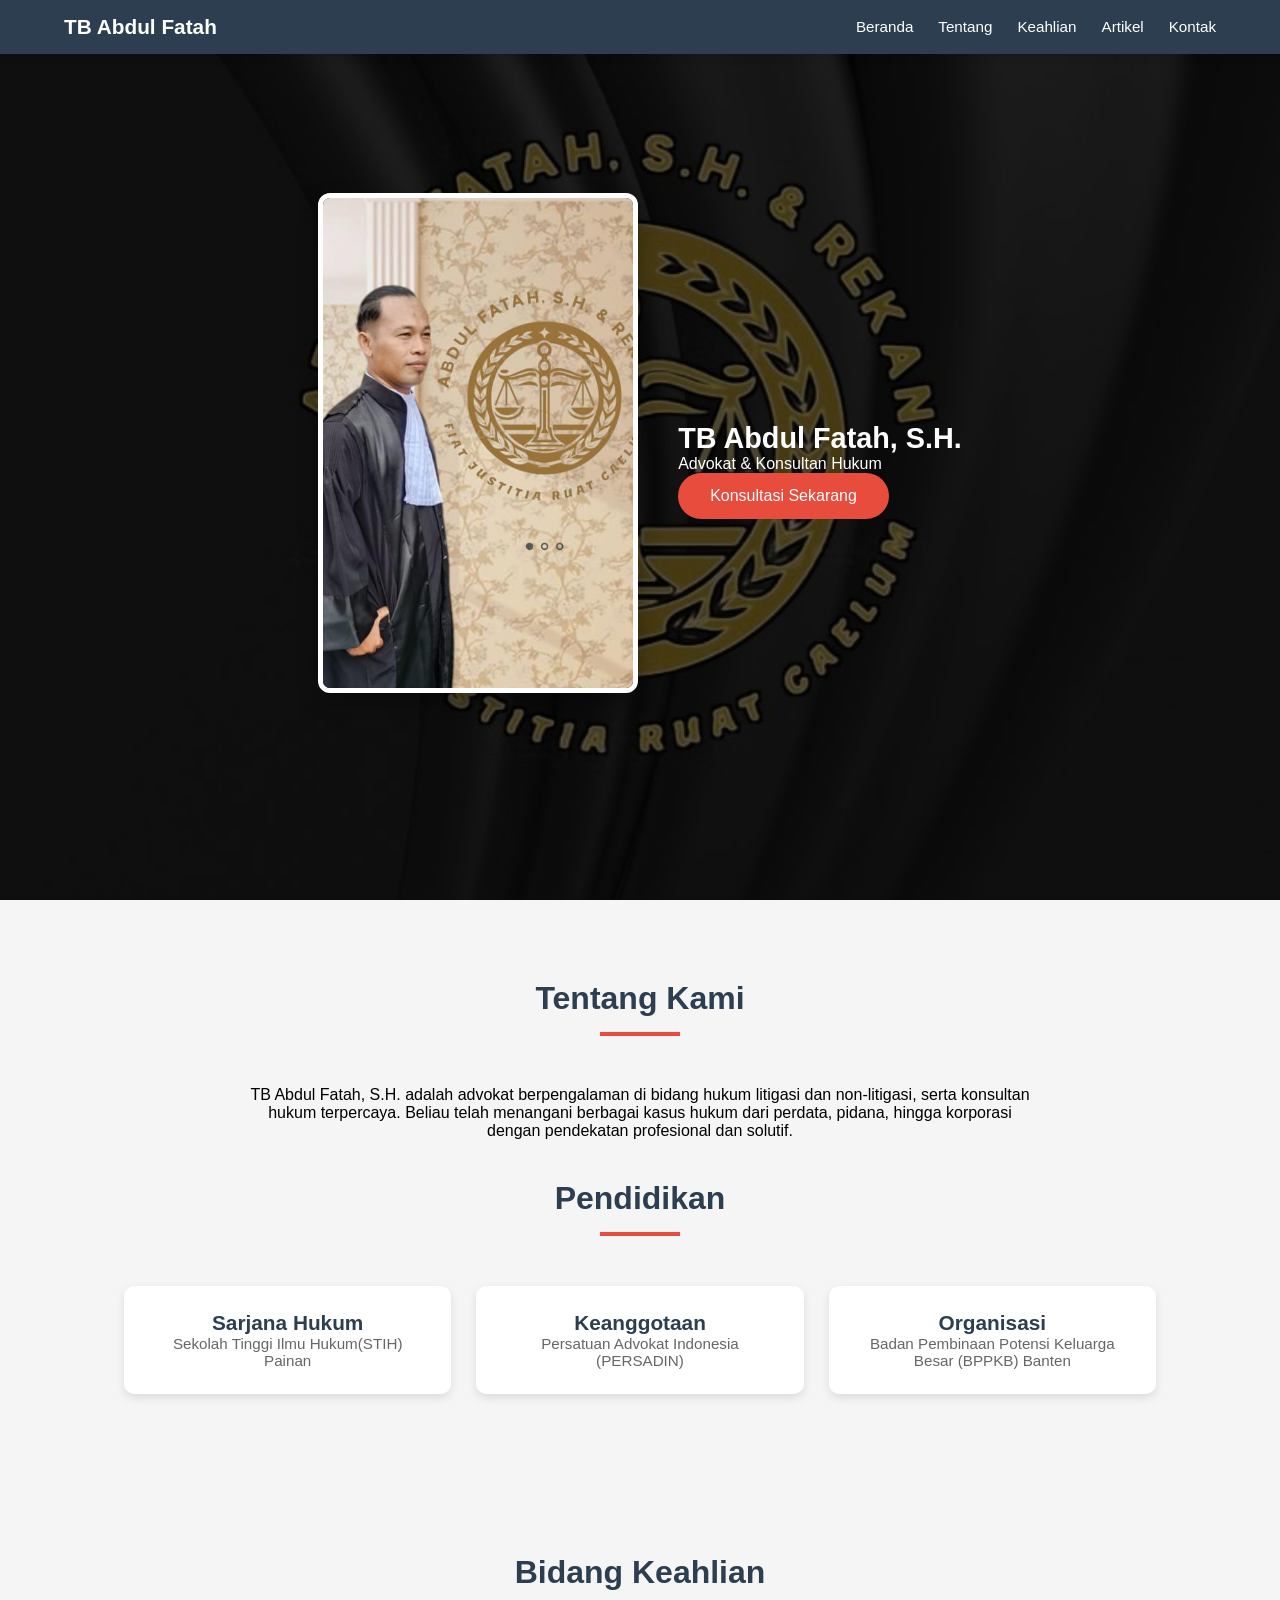
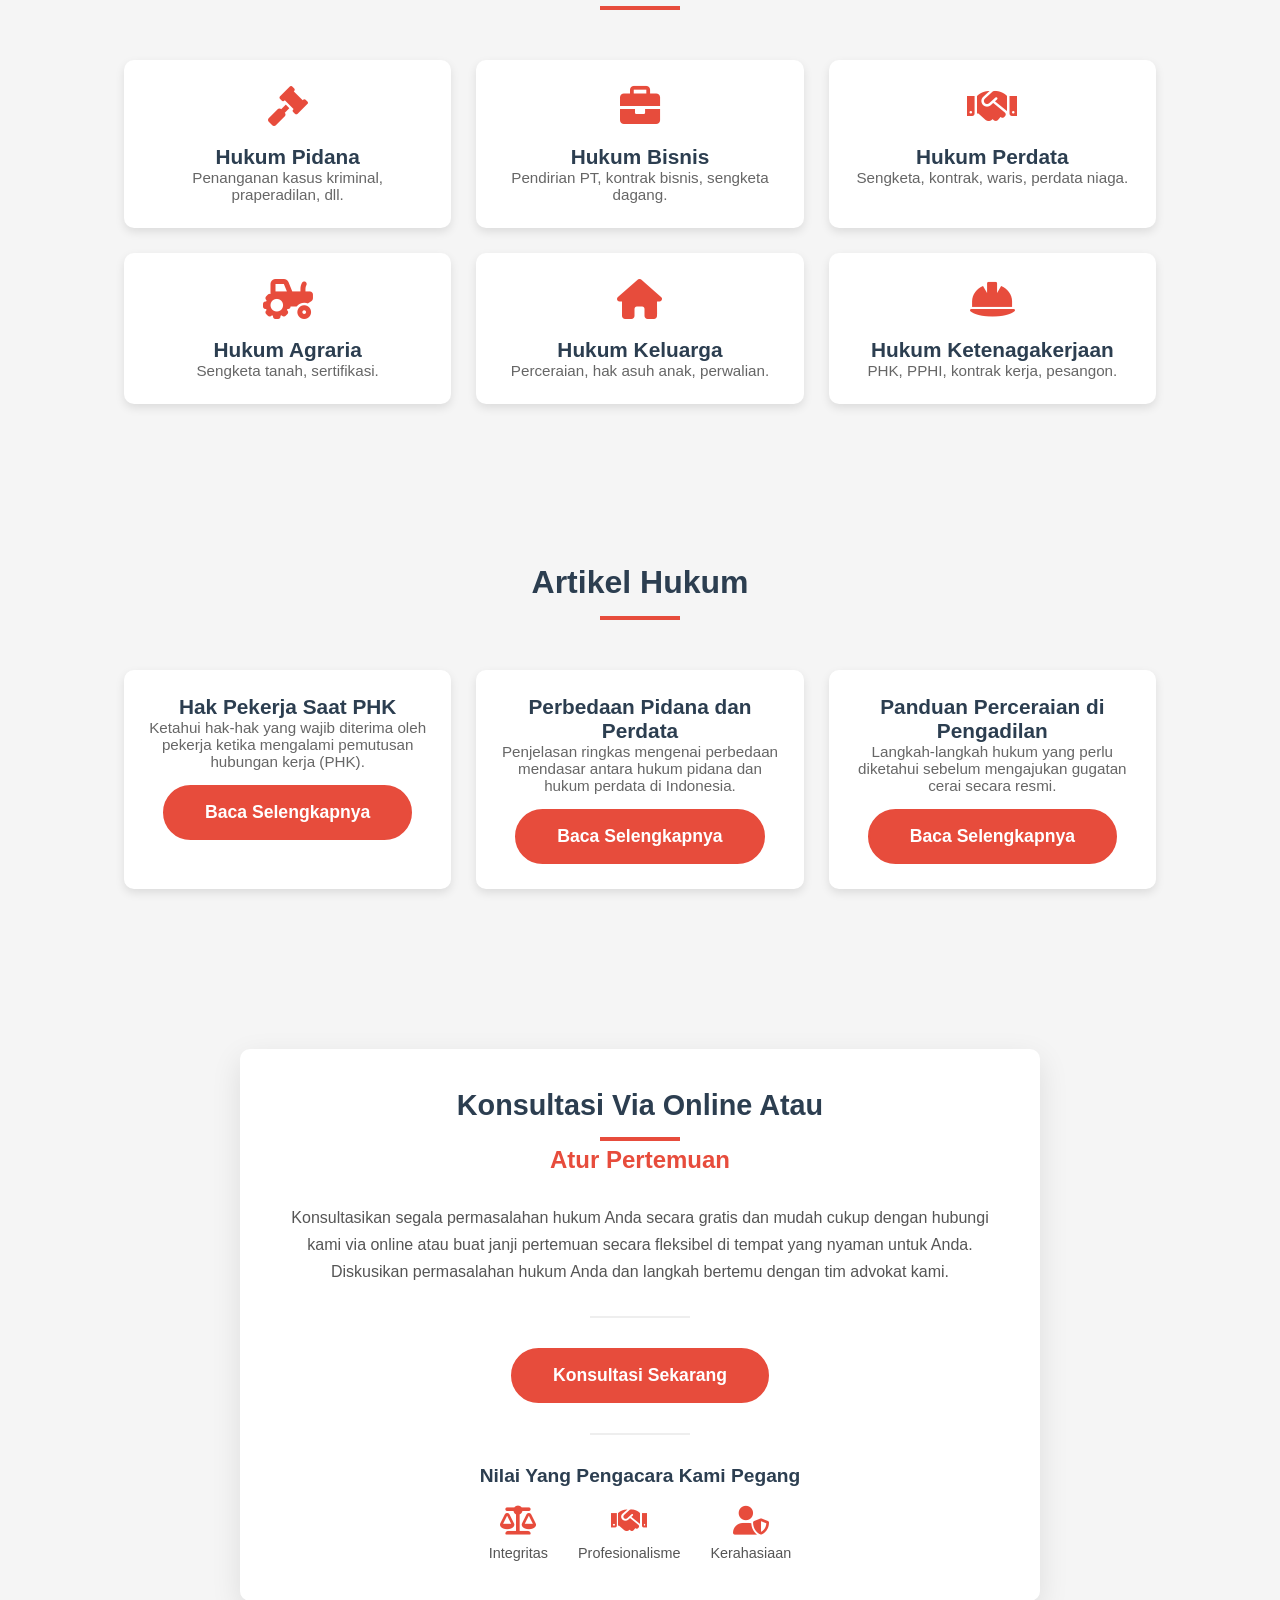
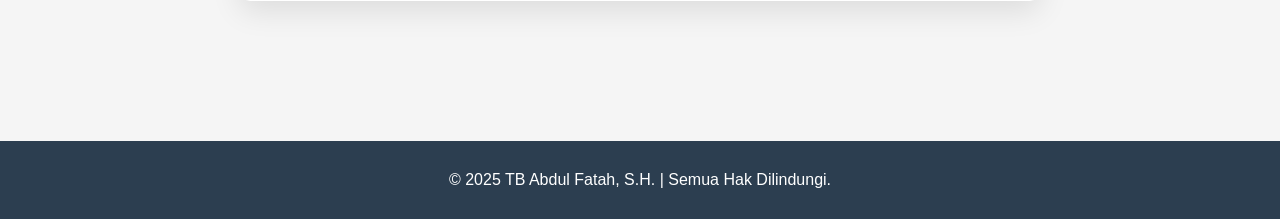
==== index.html @ 7efb1d6c "Initial commit - setup project" ====
<!DOCTYPE html>
<html lang="id">
<head>
  <meta charset="UTF-8" />
  <meta name="viewport" content="width=device-width, initial-scale=1.0, maximum-scale=1.0, user-scalable=no"/>
  <title>TB Abdul Fatah, S.H. | Advokat</title>
  <link href="https://fonts.googleapis.com/css2?family=Poppins:wght@300;400;600&display=swap" rel="stylesheet"/>
  <link href="https://unpkg.com/aos@2.3.1/dist/aos.css" rel="stylesheet"/>
  <link rel="stylesheet" href="https://cdnjs.cloudflare.com/ajax/libs/font-awesome/6.0.0-beta3/css/all.min.css"/>
  <link rel="stylesheet" href="css/style.css"/>
</head>
<body>
  <a href="#main-content" class="skip-link">Skip to Content</a>

  <nav>
    <div class="logo">TB Abdul Fatah</div>
    <div class="menu-toggle" id="mobile-menu">
      <i class="fas fa-bars"></i>
    </div>
    <ul id="nav-menu">
      <li><a href="#home">Beranda</a></li>
      <li><a href="#about">Tentang</a></li>
      <li><a href="#services">Keahlian</a></li>
      <li><a href="#articles">Artikel</a></li>
      <li><a href="#contact">Kontak</a></li>
    </ul>
  </nav>

  <header id="home">
    <div class="hero-flex">
      <div class="profile-pic" data-aos="zoom-in">
        <img src="img/profil abdul.jpg" alt="Foto TB Abdul Fatah" />
      </div>
      <div class="hero-text">
        <h1 data-aos="fade-up">TB Abdul Fatah, S.H.</h1>
        <p data-aos="fade-up" data-aos-delay="200">Advokat & Konsultan Hukum</p>
        <a href="https://wa.me/6281316411240" class="cta" data-aos="fade-up" data-aos-delay="400">Konsultasi Sekarang</a>
      </div>
    </div>
  </header>

  <main id="main-content">
    <section id="about">
      <h2 data-aos="fade-right">Tentang Kami</h2>
      <p data-aos="fade-left" style="text-align:center; max-width: 800px; margin:0 auto 40px;">
        TB Abdul Fatah, S.H. adalah advokat berpengalaman di bidang hukum litigasi dan non-litigasi, serta konsultan hukum terpercaya. Beliau telah menangani berbagai kasus hukum dari perdata, pidana, hingga korporasi dengan pendekatan profesional dan solutif.
      </p>
      <h2 data-aos="fade-up">Pendidikan</h2>
      <div class="cards">
        <div class="card" data-aos="zoom-in-up"><h3>Sarjana Hukum</h3><p>Sekolah Tinggi Ilmu Hukum(STIH) Painan</p></div>
        <div class="card" data-aos="zoom-in-up" data-aos-delay="100"><h3>Keanggotaan</h3><p>Persatuan Advokat Indonesia (PERSADIN)</p></div>
        <div class="card" data-aos="zoom-in-up" data-aos-delay="100"><h3>Organisasi</h3><p>Badan Pembinaan Potensi Keluarga Besar (BPPKB) Banten</p></div>
      </div>
    </section>

    <section id="services">
      <h2>Bidang Keahlian</h2>
      <div class="cards">
        <div class="card"><div class="card-icon"><i class="fas fa-gavel"></i></div><h3>Hukum Pidana</h3><p>Penanganan kasus kriminal, praperadilan, dll.</p></div>
        <div class="card"><div class="card-icon"><i class="fas fa-briefcase"></i></div><h3>Hukum Bisnis</h3><p>Pendirian PT, kontrak bisnis, sengketa dagang.</p></div>
        <div class="card"><div class="card-icon"><i class="fas fa-handshake"></i></div><h3>Hukum Perdata</h3><p>Sengketa, kontrak, waris, perdata niaga.</p></div>
        <div class="card"><div class="card-icon"><i class="fas fa-tractor"></i></div><h3>Hukum Agraria</h3><p>Sengketa tanah, sertifikasi.</p></div>
        <div class="card"><div class="card-icon"><i class="fas fa-home"></i></div><h3>Hukum Keluarga</h3><p>Perceraian, hak asuh anak, perwalian.</p></div>
        <div class="card"><div class="card-icon"><i class="fas fa-hard-hat"></i></div><h3>Hukum Ketenagakerjaan</h3><p>PHK, PPHI, kontrak kerja, pesangon.</p></div>
      </div>
    </section>

    <section id="articles">
      <h2>Artikel Hukum</h2>
      <div class="cards">
        <div class="card" data-aos="fade-up">
          <h3>Hak Pekerja Saat PHK</h3>
          <p>Ketahui hak-hak yang wajib diterima oleh pekerja ketika mengalami pemutusan hubungan kerja (PHK).</p>
          <a href="artikel-phk.html" class="cta-button">Baca Selengkapnya</a>
        </div>
        <div class="card" data-aos="fade-up" data-aos-delay="100">
          <h3>Perbedaan Pidana dan Perdata</h3>
          <p>Penjelasan ringkas mengenai perbedaan mendasar antara hukum pidana dan hukum perdata di Indonesia.</p>
          <a href="artikel-pidana.html" class="cta-button">Baca Selengkapnya</a>
        </div>
        <div class="card" data-aos="fade-up" data-aos-delay="200">
          <h3>Panduan Perceraian di Pengadilan</h3>
          <p>Langkah-langkah hukum yang perlu diketahui sebelum mengajukan gugatan cerai secara resmi.</p>
          <a href="artikel-perceraian.html" class="cta-button">Baca Selengkapnya</a>
        </div>
      </div>
    </section>

    <section id="contact">
      <div class="cta-container" data-aos="fade-up">
        <h2>Konsultasi Via Online Atau</h2>
        <h3>Atur Pertemuan</h3>
        <div class="cta-content">
          <p>Konsultasikan segala permasalahan hukum Anda secara gratis dan mudah cukup dengan hubungi kami via online atau buat janji pertemuan secara fleksibel di tempat yang nyaman untuk Anda. Diskusikan permasalahan hukum Anda dan langkah bertemu dengan tim advokat kami.</p>
          <div class="cta-divider"></div>
          <a href="https://wa.me/6281316411240" class="cta-button">Konsultasi Sekarang</a>
          <div class="cta-divider"></div>
          <div class="values">
            <h4>Nilai Yang Pengacara Kami Pegang</h4>
            <div class="value-items">
              <div class="value-item"><i class="fas fa-balance-scale"></i><span>Integritas</span></div>
              <div class="value-item"><i class="fas fa-handshake"></i><span>Profesionalisme</span></div>
              <div class="value-item"><i class="fas fa-user-shield"></i><span>Kerahasiaan</span></div>
            </div>
          </div>
        </div>
      </div>
    </section>
  </main>

  <footer>
    <p>&copy; 2025 TB Abdul Fatah, S.H. | Semua Hak Dilindungi.</p>
  </footer>

  <!-- Scripts -->
  <script src="https://unpkg.com/aos@2.3.1/dist/aos.js"></script>
  <script src="script/script.js"></script>
</body>
</html>
---- css/style.css ----
:root {
      --primary-color: #2c3e50;
      --secondary-color: #e74c3c;
      --text-color: #333;
      --light-color: #f4f6f8;
      --white: #ffffff;
      --shadow: 0 4px 10px rgba(0,0,0,0.1);
    }
    
    * {
      box-sizing: border-box;
      scroll-behavior: smooth;
      margin: 0;
      padding: 0;
    }
    
    body {
      font-family: Arial, sans-serif;
      margin: 0;
      padding: 0;
      background-color: #f5f5f5;
    }
    
    /* Navigation */
    nav {
      position: fixed;
      top: 0;
      width: 100%;
      background: var(--primary-color);
      color: var(--white);
      display: flex;
      justify-content: space-between;
      align-items: center;
      padding: 15px 5%;
      z-index: 1000;
      box-shadow: 0 2px 10px rgba(0,0,0,0.1);
    }
    
    nav .logo {
      font-weight: bold;
      font-size: 1.3rem;
      white-space: nowrap;
    }
    
    nav ul {
      display: flex;
      gap: 25px;
      list-style: none;
    }
    
    nav a {
      color: var(--white);
      text-decoration: none;
      font-weight: 500;
      transition: color 0.3s;
      font-size: 0.95rem;
    }
    
    nav a:hover {
      color: var(--secondary-color);
    }
    
    .menu-toggle {
      display: none;
      cursor: pointer;
      font-size: 1.5rem;
    }
    
    /* Header/Hero Section */
    header {
      background: url('../img/bgrnd.jpg') center/cover no-repeat;
      color: var(--white);
      min-height: 100vh;
      display: flex;
      flex-direction: column;
      justify-content: center;
      align-items: center;
      text-align: center;
      position: relative;
      padding: 100px 5% 60px;
    }
    
     header::after {
      content: '';
      position: absolute;
      top: 0; left: 0; right: 0; bottom: 0;
      background: rgba(0,0,0,0.6);
      z-index: 0;
    }
    
    header * {
      z-index: 1;
      position: relative;
    }
    .hero-flex {
  display: flex;
  flex-direction: row;
  justify-content: center;
  align-items: center;
  gap: 40px;
  max-width: 1100px;
  margin: 0 auto;
  flex-wrap: wrap;
  text-align: left;
}    
    .hero-content {
      z-index: 1;
      max-width: 900px;
      margin: 0 auto;
    }
    
    .profile-pic {
      margin-bottom: 30px;
    }
    
   .profile-pic img {
  width: 400px;
  height: 500px;
  object-fit: cover;
  border-radius: 12px;
  border: 5px solid var(--white);
  box-shadow: 0 8px 20px rgba(0, 0, 0, 0.3);
}


@media (max-width: 768px) {
  .profile-pic img {
    width: 60vw;
    height: auto;
    max-height: 500px;
  }
}


  .profile-pic img {
    width: 80vw; /* Mengisi 80% dari lebar layar */
    max-width: 320px; /* Maksimum tetap 320px */
    margin-bottom: 20px;
  }

  .hero-text h1 {
    font-size: 1.8rem;
  }

  .hero-text p {
    font-size: 1rem;
  }
}

    
   .hero h1 {
      font-size: 2.8rem; /* Diperbesar dari 2.5rem */
      margin-bottom: 15px;
      line-height: 1.2;
    }
    
    .hero p {
      font-size: 1.2rem;
      margin-bottom: 30px;
      max-width: 700px;
      padding: 0 15px;
    }
    .hero-subtitle {
      font-size: 1.4rem; /* Diperbesar dari 1.2rem */
      margin-bottom: 30px;
      font-weight: 400;
    }
    
    .hero-actions {
      display: flex;
      gap: 20px;
      justify-content: center;
      flex-wrap: wrap;
    }
    
    .cta {
      background: var(--secondary-color);
      color: var(--white);
      padding: 12px 30px;
      border-radius: 30px;
      text-decoration: none;
      display: inline-block;
      font-weight: 500;
      transition: all 0.3s;
      border: 2px solid var(--secondary-color);
    }
    
    .cta:hover {
      background: transparent;
      color: var(--white);
    }
    
    /* Sections */
    section {
      padding: 80px 5%;
      max-width: 1200px;
      margin: 0 auto;
    }
    
    section h2 {
      text-align: center;
      margin-bottom: 50px;
      color: var(--primary-color);
      font-size: 2rem;
      position: relative;
    }
    
    section h2::after {
      content: '';
      display: block;
      width: 80px;
      height: 4px;
      background: var(--secondary-color);
      margin: 15px auto 0;
    }
    
    .cards {
    display: grid;
    grid-template-columns: repeat(auto-fit, minmax(280px, 1fr));
    gap: 25px;
    padding: 0 20px;
  }
    
    .card {
    background: white;
    border-radius: 10px;
    padding: 25px;
    box-shadow: 0 4px 10px rgba(0,0,0,0.1);
    transition: transform 0.3s;
    text-align: center;
  }
  
  .card:hover {
    transform: translateY(-5px);
    box-shadow: 0 8px 15px rgba(0,0,0,0.1);
  }
  
  .card-icon {
    font-size: 2.5rem;
    color: #e74c3c;
    margin-bottom: 15px;
  }
  
  .card h3 {
    margin-top: 0;
    color: #2c3e50;
    font-size: 1.3rem;
  }
  
  .card p {
    color: #666;
    font-size: 0.95rem;
  }
  @media (max-width: 768px) {
    .cards {
      grid-template-columns: 1fr;
    }
    
    .card-icon {
      font-size: 2rem;
    }
  }
    
    /* Contact Section */
    .contact-info {
      text-align: center;
      margin-top: 30px;
    }
    
    .contact-info p {
      margin-bottom: 15px;
      font-size: 1.1rem;
    }
    
    .contact-info a {
      color: var(--secondary-color);
      text-decoration: none;
      transition: color 0.3s;
    }
    
    .contact-info a:hover {
      color: var(--primary-color);
      text-decoration: underline;
    }
    
    .social-links {
      display: flex;
      justify-content: center;
      gap: 20px;
      margin-top: 30px;
    }
    
    .social-links a {
      color: var(--primary-color);
      font-size: 1.5rem;
      transition: color 0.3s;
    }
    
    .social-links a:hover {
      color: var(--secondary-color);
    }
    
    /* Footer */
    footer {
      background: var(--primary-color);
      color: var(--white);
      text-align: center;
      padding: 30px 5%;
      margin-top: 60px;
    }
    
    footer p {
      margin: 0;
    }
    
    /* Mobile Styles */
    @media (max-width: 768px) {
      nav {
        padding: 15px 5%;
        flex-wrap: wrap;
      }
      
      .menu-toggle {
        display: block;
        order: 1;
      }
      
      nav .logo {
        order: 0;
        width: calc(100% - 40px);
      }
      
      nav ul {
        display: none;
        width: 100%;
        flex-direction: column;
        gap: 0;
        margin-top: 15px;
      }
      
      nav ul.active {
        display: flex;
      }
      
      nav ul li {
        padding: 10px 0;
        border-top: 1px solid rgba(255,255,255,0.1);
      }
      
      .hero h1 {
        font-size: 2rem;
      }
      
      .hero p {
        font-size: 1rem;
      }
      
      .profile-pic img {
        width: 220px;
      
      }

      
      section {
        padding: 60px 5%;
      }
      
      section h2 {
        font-size: 1.8rem;
        margin-bottom: 40px;
      }
    }
    
    @media (max-width: 480px) {
      .hero h1 {
        font-size: 1.8rem;
      }
      
      .cta {
        padding: 10px 25px;
        font-size: 0.9rem;
      }
      
      .cards {
        grid-template-columns: 1fr;
      }
      
      .card {
        padding: 20px;
      }
    }
    
    /* Accessibility Improvements */
    a:focus, button:focus {
      outline: 2px solid var(--secondary-color);
      outline-offset: 3px;
    }
    
    .skip-link {
      position: absolute;
      top: -40px;
      left: 0;
      background: var(--primary-color);
      color: white;
      padding: 8px;
      z-index: 100;
      transition: top 0.3s;
    }
    
    .skip-link:focus {
      top: 0;
    }
    .cta-container {
    background: white;
    border-radius: 10px;
    padding: 40px;
    box-shadow: 0 10px 30px rgba(0,0,0,0.1);
    text-align: center;
    max-width: 800px;
    margin: 0 auto;
  }
  
  .cta-container h2 {
    color: #2c3e50;
    font-size: 1.8rem;
    margin-bottom: 5px;
  }
  
  .cta-container h3 {
    color: #e74c3c;
    font-size: 1.5rem;
    margin-bottom: 30px;
  }
  
  .cta-content p {
    color: #555;
    margin-bottom: 30px;
    line-height: 1.7;
  }
  
  .cta-divider {
    height: 2px;
    background: #eee;
    margin: 30px auto;
    width: 100px;
  }
  
  .cta-button {
    display: inline-block;
    background: #e74c3c;
    color: white;
    padding: 15px 40px;
    border-radius: 30px;
    text-decoration: none;
    font-weight: 600;
    font-size: 1.1rem;
    transition: all 0.3s;
    border: 2px solid #e74c3c;
  }
  
  .cta-button:hover {
    background: transparent;
    color: #e74c3c;
  }
  
  .values h4 {
    color: #2c3e50;
    margin-bottom: 20px;
    font-size: 1.2rem;
  }
  
  .value-items {
    display: flex;
    justify-content: center;
    gap: 30px;
    flex-wrap: wrap;
  }
  
  .value-item {
    display: flex;
    flex-direction: column;
    align-items: center;
    gap: 10px;
  }
  
  .value-item i {
    font-size: 1.8rem;
    color: #e74c3c;
  }
  
  .value-item span {
    color: #555;
    font-size: 0.9rem;
  }
  
  @media (max-width: 768px) {
    .cta-container {
      padding: 30px 20px;
    }
    
    .cta-container h2 {
      font-size: 1.5rem;
    }
    
    .cta-container h3 {
      font-size: 1.3rem;
    }
    
    .value-items {
      gap: 20px;
    }
  }
  #articles .card p {
  margin-bottom: 15px;
}
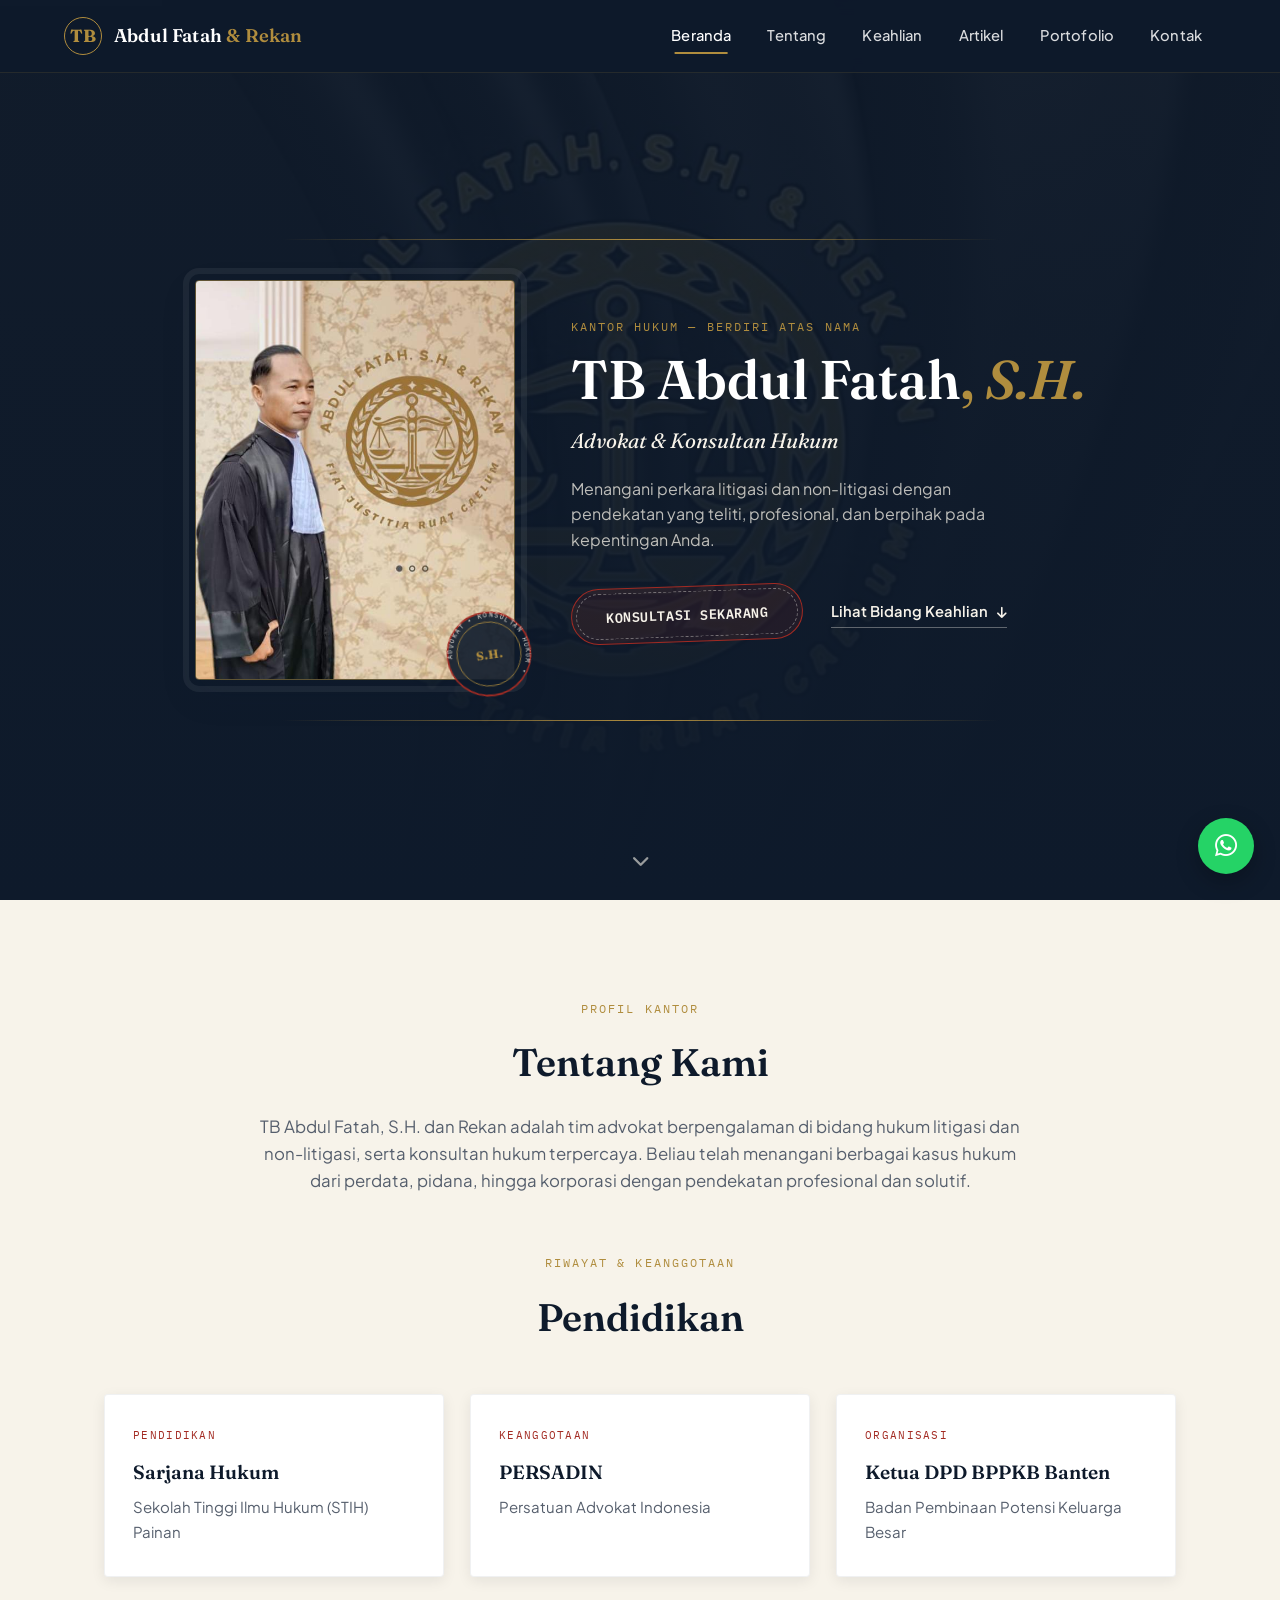
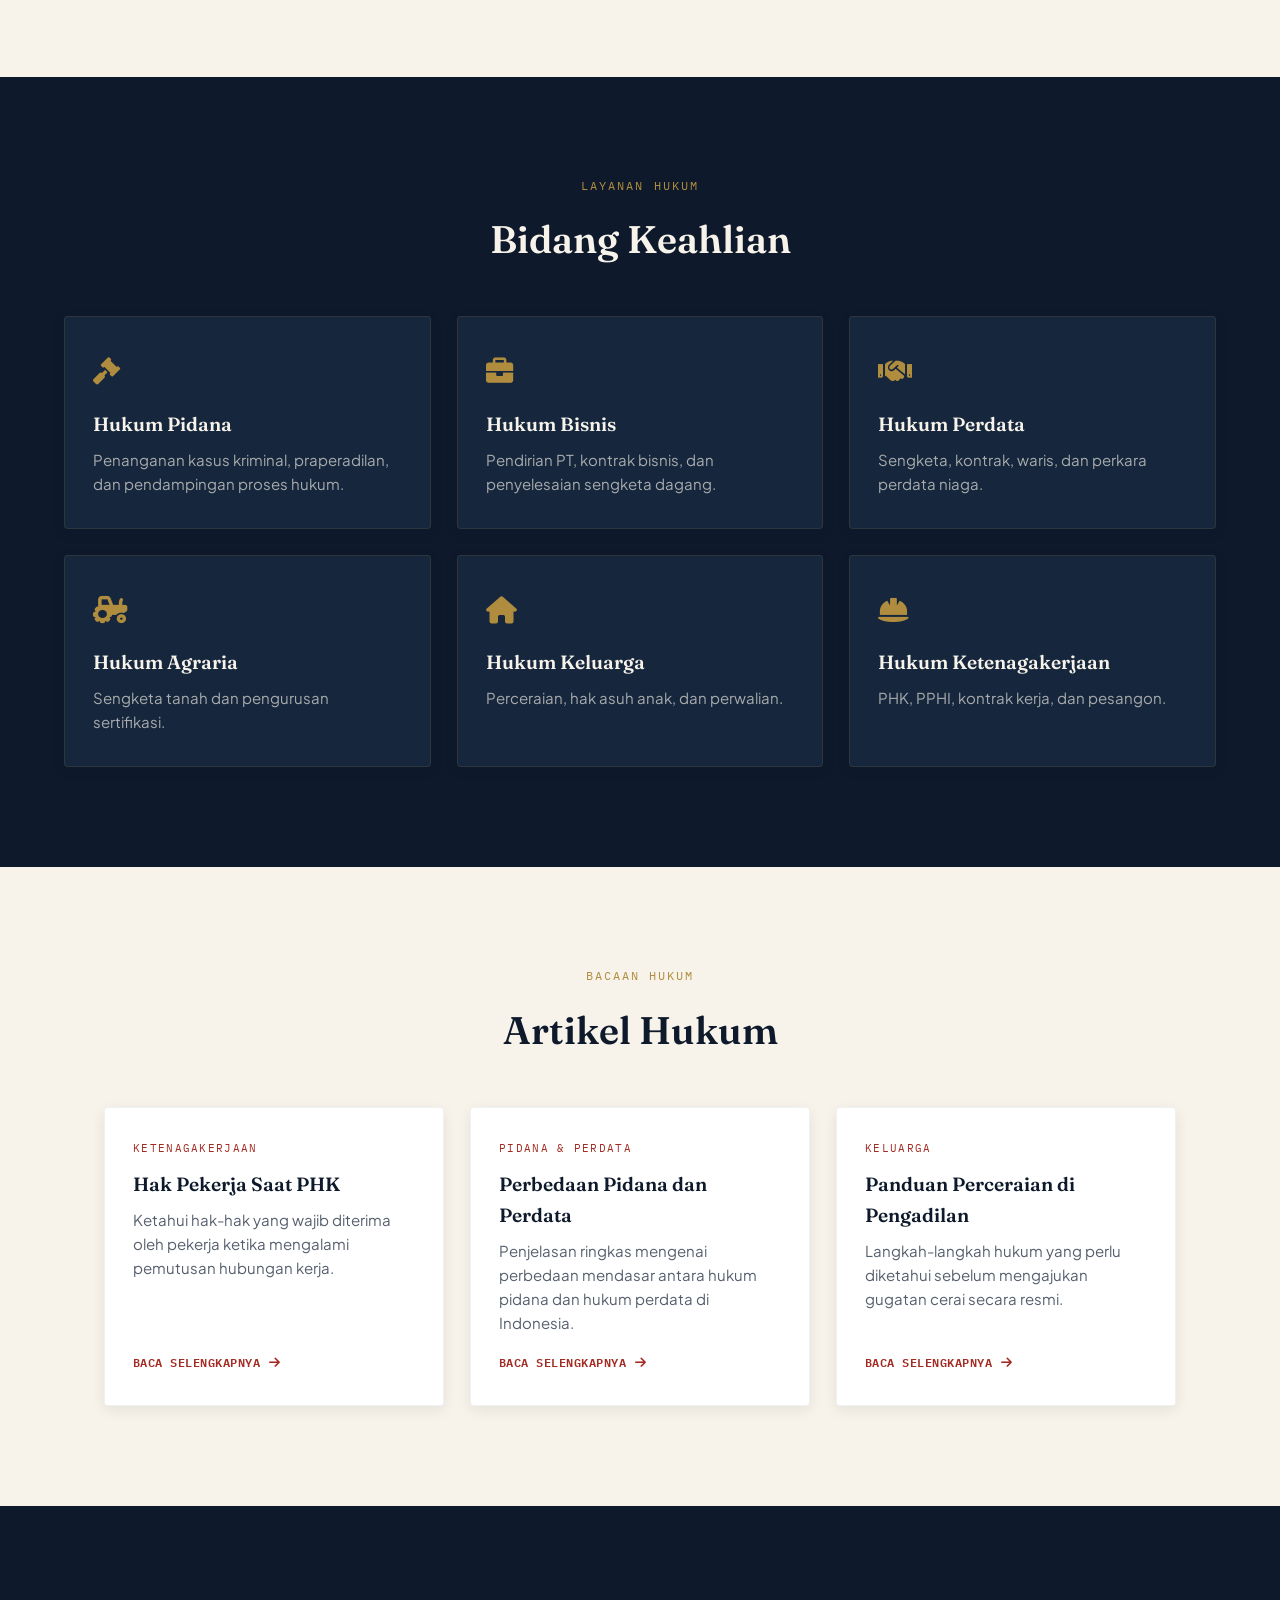
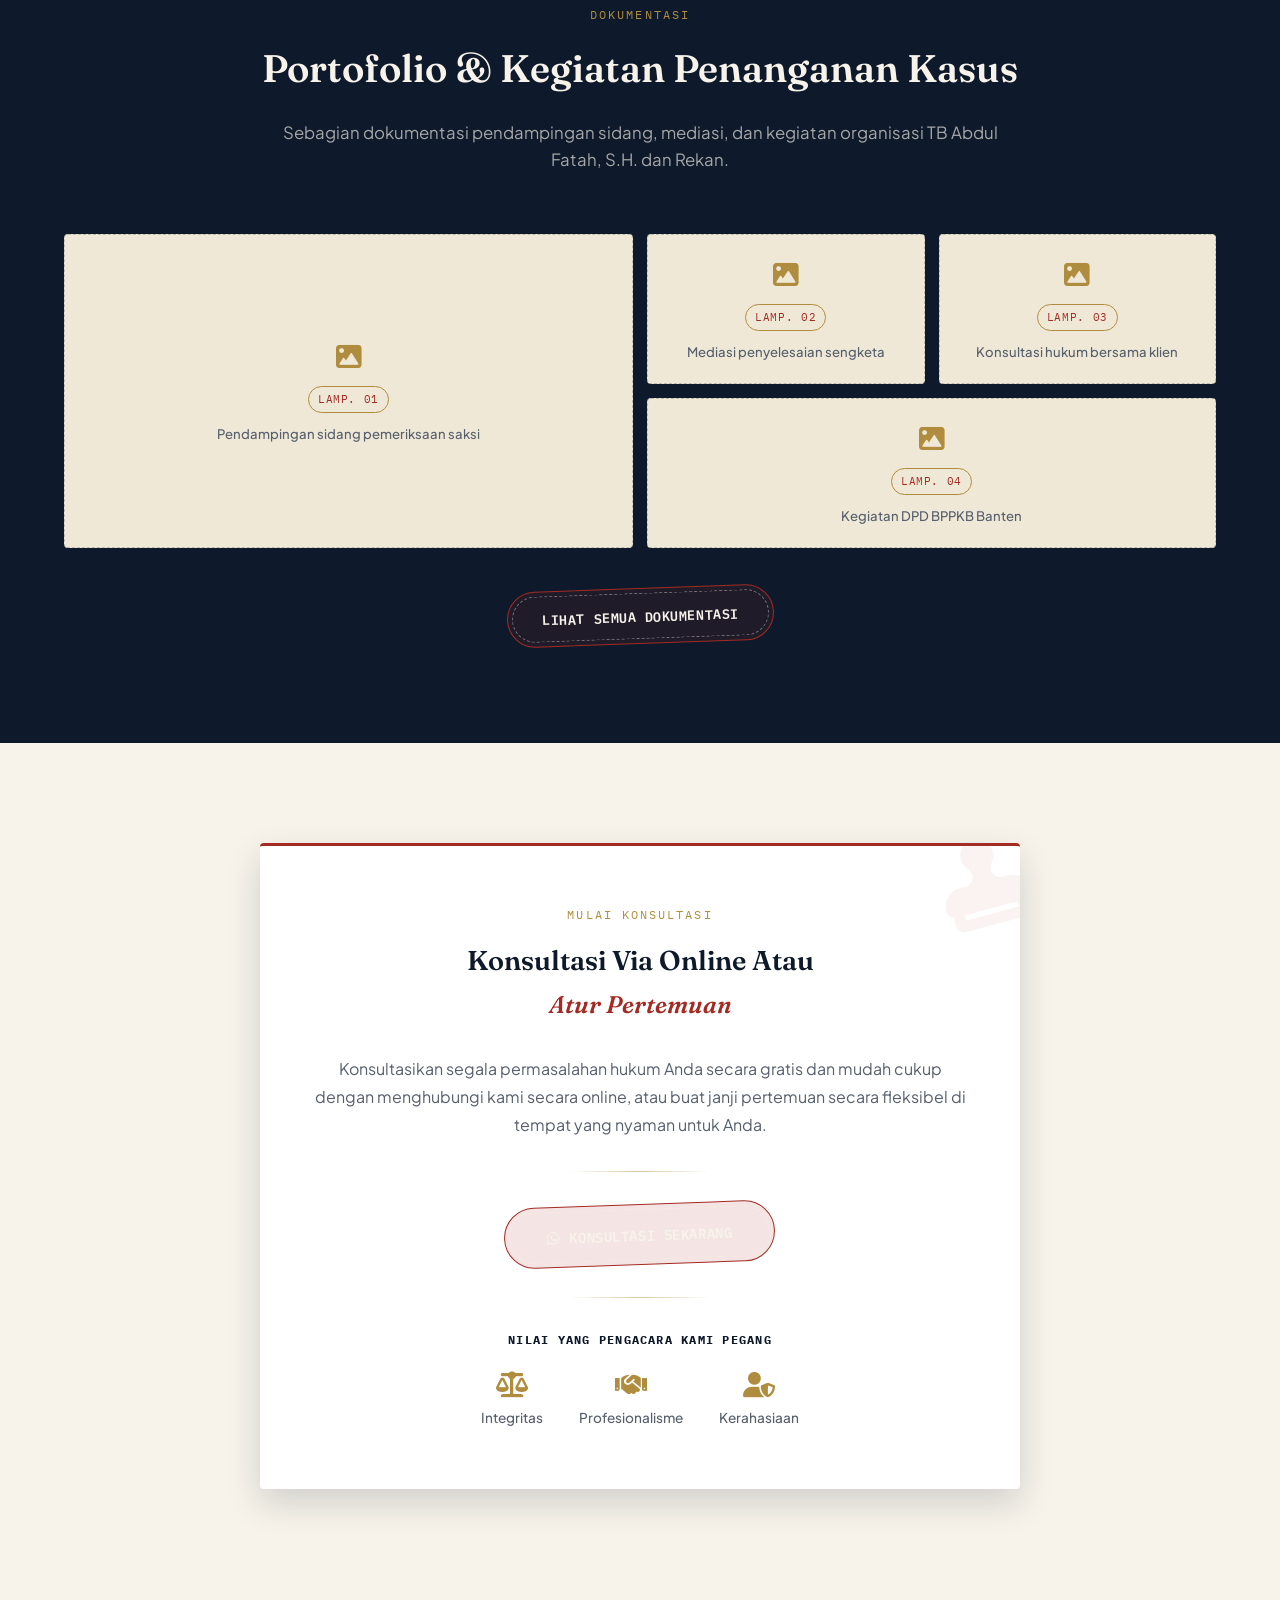
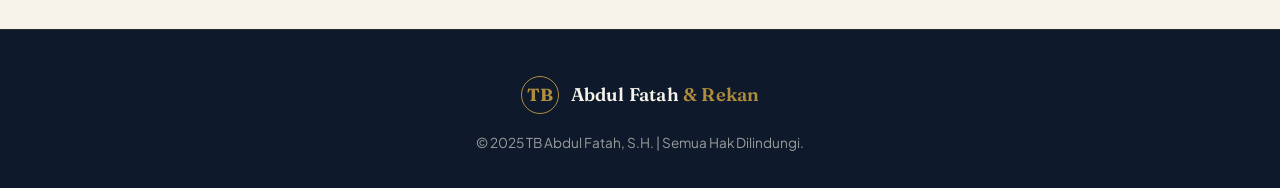
==== commit c61d4d6a: "mengubah tampilan dan menambahkan fitur portofolio kegiatan" ====
--- a/index.html
+++ b/index.html
@@ -1,119 +1,386 @@
-<!DOCTYPE html>
+<!doctype html>
 <html lang="id">
-<head>
-  <meta charset="UTF-8" />
-  <meta name="viewport" content="width=device-width, initial-scale=1.0, maximum-scale=1.0, user-scalable=no"/>
-  <title>TB Abdul Fatah, S.H. | Advokat</title>
-  <link href="https://fonts.googleapis.com/css2?family=Poppins:wght@300;400;600&display=swap" rel="stylesheet"/>
-  <link href="https://unpkg.com/aos@2.3.1/dist/aos.css" rel="stylesheet"/>
-  <link rel="stylesheet" href="https://cdnjs.cloudflare.com/ajax/libs/font-awesome/6.0.0-beta3/css/all.min.css"/>
-  <link rel="stylesheet" href="css/style.css"/>
-</head>
-<body>
-  <a href="#main-content" class="skip-link">Skip to Content</a>
-
-  <nav>
-    <div class="logo">TB Abdul Fatah</div>
-    <div class="menu-toggle" id="mobile-menu">
-      <i class="fas fa-bars"></i>
+  <head>
+    <meta charset="UTF-8" />
+    <meta
+      name="viewport"
+      content="width=device-width, initial-scale=1.0, maximum-scale=1.0, user-scalable=no"
+    />
+    <title>TB Abdul Fatah, S.H. | Advokat & Konsultan Hukum</title>
+    <meta
+      name="description"
+      content="TB Abdul Fatah, S.H. dan Rekan — Advokat dan konsultan hukum berpengalaman di bidang pidana, perdata, bisnis, agraria, keluarga, dan ketenagakerjaan."
+    />
+
+    <link rel="preconnect" href="https://fonts.googleapis.com" />
+    <link rel="preconnect" href="https://fonts.gstatic.com" crossorigin />
+    <link
+      href="https://fonts.googleapis.com/css2?family=Fraunces:opsz,wght@9..144,500;9..144,600;9..144,700;9..144,900&family=Plus+Jakarta+Sans:wght@400;500;600;700&family=IBM+Plex+Mono:wght@400;500;600&display=swap"
+      rel="stylesheet"
+    />
+    <link href="https://unpkg.com/aos@2.3.1/dist/aos.css" rel="stylesheet" />
+    <link
+      rel="stylesheet"
+      href="https://cdnjs.cloudflare.com/ajax/libs/font-awesome/6.0.0-beta3/css/all.min.css"
+    />
+    <link rel="stylesheet" href="css/style.css" />
+  </head>
+  <body>
+    <a href="#main-content" class="skip-link">Lewati ke Konten</a>
+
+    <!-- Progress rail -->
+    <div class="scroll-rail" aria-hidden="true">
+      <div class="scroll-rail-fill" id="scrollFill"></div>
     </div>
-    <ul id="nav-menu">
-      <li><a href="#home">Beranda</a></li>
-      <li><a href="#about">Tentang</a></li>
-      <li><a href="#services">Keahlian</a></li>
-      <li><a href="#articles">Artikel</a></li>
-      <li><a href="#contact">Kontak</a></li>
-    </ul>
-  </nav>
-
-  <header id="home">
-    <div class="hero-flex">
-      <div class="profile-pic" data-aos="zoom-in">
-        <img src="img/profil abdul.jpg" alt="Foto TB Abdul Fatah" />
+
+    <nav id="mainNav">
+      <a href="#home" class="logo">
+        <span class="logo-mark">TB</span>
+        <span class="logo-text">Abdul Fatah <em>&amp; Rekan</em></span>
+      </a>
+      <div
+        class="menu-toggle"
+        id="mobile-menu"
+        aria-label="Buka menu"
+        role="button"
+        tabindex="0"
+      >
+        <span></span><span></span><span></span>
       </div>
-      <div class="hero-text">
-        <h1 data-aos="fade-up">TB Abdul Fatah, S.H.</h1>
-        <p data-aos="fade-up" data-aos-delay="200">Advokat & Konsultan Hukum</p>
-        <a href="https://wa.me/6281316411240" class="cta" data-aos="fade-up" data-aos-delay="400">Konsultasi Sekarang</a>
+      <ul id="nav-menu">
+        <li><a href="#home" data-nav="home">Beranda</a></li>
+        <li><a href="#about" data-nav="about">Tentang</a></li>
+        <li><a href="#services" data-nav="services">Keahlian</a></li>
+        <li><a href="#articles" data-nav="articles">Artikel</a></li>
+        <li><a href="#portfolio" data-nav="portfolio">Portofolio</a></li>
+        <li><a href="#contact" data-nav="contact">Kontak</a></li>
+      </ul>
+    </nav>
+
+    <header id="home">
+      <div class="letterhead-rule top" data-aos="rule-draw"></div>
+      <div class="hero-flex">
+        <div class="profile-pic" data-aos="zoom-in">
+          <img src="img/profil abdul.jpg" alt="Foto TB Abdul Fatah, S.H." />
+          <div class="seal-badge" aria-hidden="true">
+            <svg viewBox="0 0 120 120">
+              <defs>
+                <path
+                  id="sealCirclePath"
+                  d="M 60,60 m -46,0 a 46,46 0 1,1 92,0 a 46,46 0 1,1 -92,0"
+                />
+              </defs>
+              <circle class="seal-ring" cx="60" cy="60" r="52" />
+              <circle class="seal-ring inner" cx="60" cy="60" r="40" />
+              <text class="seal-text">
+                <textPath href="#sealCirclePath" startOffset="0%">
+                  ADVOKAT &#8226; KONSULTAN HUKUM &#8226;
+                </textPath>
+              </text>
+              <text x="60" y="66" class="seal-center" text-anchor="middle">
+                S.H.
+              </text>
+            </svg>
+          </div>
+        </div>
+        <div class="hero-text">
+          <p class="eyebrow" data-aos="fade-up">
+            Kantor Hukum &mdash; Berdiri Atas Nama
+          </p>
+          <h1 data-aos="fade-up" data-aos-delay="100">
+            TB Abdul Fatah<span class="title-comma">,</span>
+            <span class="degree">S.H.</span>
+          </h1>
+          <p class="hero-role" data-aos="fade-up" data-aos-delay="200">
+            Advokat &amp; Konsultan Hukum
+          </p>
+          <p class="hero-desc" data-aos="fade-up" data-aos-delay="300">
+            Menangani perkara litigasi dan non-litigasi dengan pendekatan yang
+            teliti, profesional, dan berpihak pada kepentingan Anda.
+          </p>
+          <div class="hero-actions" data-aos="fade-up" data-aos-delay="400">
+            <a href="https://wa.me/6281316411240" class="stamp-cta">
+              <span class="stamp-cta-ring"></span>
+              <span class="stamp-cta-label">Konsultasi Sekarang</span>
+            </a>
+            <a href="#services" class="ghost-link"
+              >Lihat Bidang Keahlian <i class="fas fa-arrow-down"></i
+            ></a>
+          </div>
+        </div>
       </div>
-    </div>
-  </header>
-
-  <main id="main-content">
-    <section id="about">
-      <h2 data-aos="fade-right">Tentang Kami</h2>
-      <p data-aos="fade-left" style="text-align:center; max-width: 800px; margin:0 auto 40px;">
-        TB Abdul Fatah, S.H. adalah advokat berpengalaman di bidang hukum litigasi dan non-litigasi, serta konsultan hukum terpercaya. Beliau telah menangani berbagai kasus hukum dari perdata, pidana, hingga korporasi dengan pendekatan profesional dan solutif.
-      </p>
-      <h2 data-aos="fade-up">Pendidikan</h2>
-      <div class="cards">
-        <div class="card" data-aos="zoom-in-up"><h3>Sarjana Hukum</h3><p>Sekolah Tinggi Ilmu Hukum(STIH) Painan</p></div>
-        <div class="card" data-aos="zoom-in-up" data-aos-delay="100"><h3>Keanggotaan</h3><p>Persatuan Advokat Indonesia (PERSADIN)</p></div>
-        <div class="card" data-aos="zoom-in-up" data-aos-delay="100"><h3>Organisasi</h3><p>Badan Pembinaan Potensi Keluarga Besar (BPPKB) Banten</p></div>
+      <div class="letterhead-rule bottom" data-aos="rule-draw"></div>
+      <button class="scroll-cue" id="scrollCue" aria-label="Gulir ke bawah">
+        <i class="fas fa-chevron-down"></i>
+      </button>
+    </header>
+
+    <main id="main-content">
+      <section id="about">
+        <p class="eyebrow center" data-aos="fade-up">Profil Kantor</p>
+        <h2 data-aos="fade-up">Tentang Kami</h2>
+        <p class="lead" data-aos="fade-up" data-aos-delay="100">
+          TB Abdul Fatah, S.H. dan Rekan adalah tim advokat berpengalaman di
+          bidang hukum litigasi dan non-litigasi, serta konsultan hukum
+          terpercaya. Beliau telah menangani berbagai kasus hukum dari perdata,
+          pidana, hingga korporasi dengan pendekatan profesional dan solutif.
+        </p>
+
+        <p class="eyebrow center" data-aos="fade-up">
+          Riwayat &amp; Keanggotaan
+        </p>
+        <h2 data-aos="fade-up">Pendidikan</h2>
+        <div class="cards">
+          <div class="card" data-aos="fade-up">
+            <div class="card-tag">Pendidikan</div>
+            <h3>Sarjana Hukum</h3>
+            <p>Sekolah Tinggi Ilmu Hukum (STIH) Painan</p>
+          </div>
+          <div class="card" data-aos="fade-up" data-aos-delay="100">
+            <div class="card-tag">Keanggotaan</div>
+            <h3>PERSADIN</h3>
+            <p>Persatuan Advokat Indonesia</p>
+          </div>
+          <div class="card" data-aos="fade-up" data-aos-delay="200">
+            <div class="card-tag">Organisasi</div>
+            <h3>Ketua DPD BPPKB Banten</h3>
+            <p>Badan Pembinaan Potensi Keluarga Besar</p>
+          </div>
+        </div>
+      </section>
+
+      <section id="services" class="section-dark">
+        <p class="eyebrow center light" data-aos="fade-up">Layanan Hukum</p>
+        <h2 class="light" data-aos="fade-up">Bidang Keahlian</h2>
+        <div class="cards services-grid">
+          <div class="card dark-card" data-aos="fade-up">
+            <div class="card-icon"><i class="fas fa-gavel"></i></div>
+            <h3>Hukum Pidana</h3>
+            <p>
+              Penanganan kasus kriminal, praperadilan, dan pendampingan proses
+              hukum.
+            </p>
+          </div>
+          <div class="card dark-card" data-aos="fade-up" data-aos-delay="80">
+            <div class="card-icon"><i class="fas fa-briefcase"></i></div>
+            <h3>Hukum Bisnis</h3>
+            <p>
+              Pendirian PT, kontrak bisnis, dan penyelesaian sengketa dagang.
+            </p>
+          </div>
+          <div class="card dark-card" data-aos="fade-up" data-aos-delay="160">
+            <div class="card-icon"><i class="fas fa-handshake"></i></div>
+            <h3>Hukum Perdata</h3>
+            <p>Sengketa, kontrak, waris, dan perkara perdata niaga.</p>
+          </div>
+          <div class="card dark-card" data-aos="fade-up">
+            <div class="card-icon"><i class="fas fa-tractor"></i></div>
+            <h3>Hukum Agraria</h3>
+            <p>Sengketa tanah dan pengurusan sertifikasi.</p>
+          </div>
+          <div class="card dark-card" data-aos="fade-up" data-aos-delay="80">
+            <div class="card-icon"><i class="fas fa-home"></i></div>
+            <h3>Hukum Keluarga</h3>
+            <p>Perceraian, hak asuh anak, dan perwalian.</p>
+          </div>
+          <div class="card dark-card" data-aos="fade-up" data-aos-delay="160">
+            <div class="card-icon"><i class="fas fa-hard-hat"></i></div>
+            <h3>Hukum Ketenagakerjaan</h3>
+            <p>PHK, PPHI, kontrak kerja, dan pesangon.</p>
+          </div>
+        </div>
+      </section>
+
+      <section id="articles">
+        <p class="eyebrow center" data-aos="fade-up">Bacaan Hukum</p>
+        <h2 data-aos="fade-up">Artikel Hukum</h2>
+        <div class="cards">
+          <a
+            href="artikel-phk.html"
+            class="card article-card"
+            data-aos="fade-up"
+          >
+            <div class="card-tag">Ketenagakerjaan</div>
+            <h3>Hak Pekerja Saat PHK</h3>
+            <p>
+              Ketahui hak-hak yang wajib diterima oleh pekerja ketika mengalami
+              pemutusan hubungan kerja.
+            </p>
+            <span class="read-more"
+              >Baca Selengkapnya <i class="fas fa-arrow-right"></i
+            ></span>
+          </a>
+          <a
+            href="artikel-pidana.html"
+            class="card article-card"
+            data-aos="fade-up"
+            data-aos-delay="100"
+          >
+            <div class="card-tag">Pidana &amp; Perdata</div>
+            <h3>Perbedaan Pidana dan Perdata</h3>
+            <p>
+              Penjelasan ringkas mengenai perbedaan mendasar antara hukum pidana
+              dan hukum perdata di Indonesia.
+            </p>
+            <span class="read-more"
+              >Baca Selengkapnya <i class="fas fa-arrow-right"></i
+            ></span>
+          </a>
+          <a
+            href="artikel-perceraian.html"
+            class="card article-card"
+            data-aos="fade-up"
+            data-aos-delay="200"
+          >
+            <div class="card-tag">Keluarga</div>
+            <h3>Panduan Perceraian di Pengadilan</h3>
+            <p>
+              Langkah-langkah hukum yang perlu diketahui sebelum mengajukan
+              gugatan cerai secara resmi.
+            </p>
+            <span class="read-more"
+              >Baca Selengkapnya <i class="fas fa-arrow-right"></i
+            ></span>
+          </a>
+        </div>
+      </section>
+
+      <section id="portfolio" class="section-dark">
+        <p class="eyebrow center light" data-aos="fade-up">Dokumentasi</p>
+        <h2 class="light" data-aos="fade-up">
+          Portofolio &amp; Kegiatan Penanganan Kasus
+        </h2>
+        <p
+          class="lead"
+          style="color: rgba(247, 243, 234, 0.65)"
+          data-aos="fade-up"
+          data-aos-delay="100"
+        >
+          Sebagian dokumentasi pendampingan sidang, mediasi, dan kegiatan
+          organisasi TB Abdul Fatah, S.H. dan Rekan.
+        </p>
+
+        <div
+          class="portfolio-preview-grid"
+          data-aos="fade-up"
+          data-aos-delay="150"
+        >
+          <div class="gallery-item">
+            <span class="exhibit-tag">Lamp. 01</span>
+            <img
+              src="img/portofolio/sidang-01.jpg"
+              alt="Pendampingan sidang di Pengadilan Negeri"
+              loading="lazy"
+              onerror="this.parentElement.classList.add('img-missing')"
+            />
+            <div class="gallery-caption">
+              Pendampingan sidang pemeriksaan saksi
+            </div>
+          </div>
+          <div class="gallery-item">
+            <span class="exhibit-tag">Lamp. 02</span>
+            <img
+              src="img/portofolio/mediasi-01.jpg"
+              alt="Sesi mediasi klien"
+              loading="lazy"
+              onerror="this.parentElement.classList.add('img-missing')"
+            />
+            <div class="gallery-caption">Mediasi penyelesaian sengketa</div>
+          </div>
+          <div class="gallery-item">
+            <span class="exhibit-tag">Lamp. 03</span>
+            <img
+              src="img/portofolio/konsultasi-01.jpg"
+              alt="Konsultasi hukum bersama klien"
+              loading="lazy"
+              onerror="this.parentElement.classList.add('img-missing')"
+            />
+            <div class="gallery-caption">Konsultasi hukum bersama klien</div>
+          </div>
+          <div class="gallery-item">
+            <span class="exhibit-tag">Lamp. 04</span>
+            <img
+              src="img/portofolio/organisasi-01.jpg"
+              alt="Kegiatan organisasi BPPKB Banten"
+              loading="lazy"
+              onerror="this.parentElement.classList.add('img-missing')"
+            />
+            <div class="gallery-caption">Kegiatan DPD BPPKB Banten</div>
+          </div>
+        </div>
+
+        <div class="portfolio-preview-foot" data-aos="fade-up">
+          <a href="portofolio.html" class="stamp-cta">
+            <span class="stamp-cta-ring"></span>
+            <span class="stamp-cta-label">Lihat Semua Dokumentasi</span>
+          </a>
+        </div>
+      </section>
+
+      <section id="contact">
+        <div class="cta-container" data-aos="fade-up">
+          <div class="cta-corner-stamp" aria-hidden="true">
+            <i class="fas fa-stamp"></i>
+          </div>
+          <p class="eyebrow center">Mulai Konsultasi</p>
+          <h2>Konsultasi Via Online Atau</h2>
+          <h3>Atur Pertemuan</h3>
+          <div class="cta-content">
+            <p>
+              Konsultasikan segala permasalahan hukum Anda secara gratis dan
+              mudah cukup dengan menghubungi kami secara online, atau buat janji
+              pertemuan secara fleksibel di tempat yang nyaman untuk Anda.
+            </p>
+            <div class="cta-divider"></div>
+            <a href="https://wa.me/6281316411240" class="stamp-cta large">
+              <span class="stamp-cta-ring"></span>
+              <span class="stamp-cta-label"
+                ><i class="fab fa-whatsapp"></i> Konsultasi Sekarang</span
+              >
+            </a>
+            <div class="cta-divider"></div>
+            <div class="values">
+              <h4>Nilai Yang Pengacara Kami Pegang</h4>
+              <div class="value-items">
+                <div class="value-item">
+                  <i class="fas fa-balance-scale"></i><span>Integritas</span>
+                </div>
+                <div class="value-item">
+                  <i class="fas fa-handshake"></i><span>Profesionalisme</span>
+                </div>
+                <div class="value-item">
+                  <i class="fas fa-user-shield"></i><span>Kerahasiaan</span>
+                </div>
+              </div>
+            </div>
+          </div>
+        </div>
+      </section>
+    </main>
+
+    <footer>
+      <div class="footer-inner">
+        <div class="logo footer-logo">
+          <span class="logo-mark">TB</span>
+          <span class="logo-text">Abdul Fatah <em>&amp; Rekan</em></span>
+        </div>
+        <p>&copy; 2025 TB Abdul Fatah, S.H. | Semua Hak Dilindungi.</p>
       </div>
-    </section>
-
-    <section id="services">
-      <h2>Bidang Keahlian</h2>
-      <div class="cards">
-        <div class="card"><div class="card-icon"><i class="fas fa-gavel"></i></div><h3>Hukum Pidana</h3><p>Penanganan kasus kriminal, praperadilan, dll.</p></div>
-        <div class="card"><div class="card-icon"><i class="fas fa-briefcase"></i></div><h3>Hukum Bisnis</h3><p>Pendirian PT, kontrak bisnis, sengketa dagang.</p></div>
-        <div class="card"><div class="card-icon"><i class="fas fa-handshake"></i></div><h3>Hukum Perdata</h3><p>Sengketa, kontrak, waris, perdata niaga.</p></div>
-        <div class="card"><div class="card-icon"><i class="fas fa-tractor"></i></div><h3>Hukum Agraria</h3><p>Sengketa tanah, sertifikasi.</p></div>
-        <div class="card"><div class="card-icon"><i class="fas fa-home"></i></div><h3>Hukum Keluarga</h3><p>Perceraian, hak asuh anak, perwalian.</p></div>
-        <div class="card"><div class="card-icon"><i class="fas fa-hard-hat"></i></div><h3>Hukum Ketenagakerjaan</h3><p>PHK, PPHI, kontrak kerja, pesangon.</p></div>
-      </div>
-    </section>
-
-    <section id="articles">
-      <h2>Artikel Hukum</h2>
-      <div class="cards">
-        <div class="card" data-aos="fade-up">
-          <h3>Hak Pekerja Saat PHK</h3>
-          <p>Ketahui hak-hak yang wajib diterima oleh pekerja ketika mengalami pemutusan hubungan kerja (PHK).</p>
-          <a href="artikel-phk.html" class="cta-button">Baca Selengkapnya</a>
-        </div>
-        <div class="card" data-aos="fade-up" data-aos-delay="100">
-          <h3>Perbedaan Pidana dan Perdata</h3>
-          <p>Penjelasan ringkas mengenai perbedaan mendasar antara hukum pidana dan hukum perdata di Indonesia.</p>
-          <a href="artikel-pidana.html" class="cta-button">Baca Selengkapnya</a>
-        </div>
-        <div class="card" data-aos="fade-up" data-aos-delay="200">
-          <h3>Panduan Perceraian di Pengadilan</h3>
-          <p>Langkah-langkah hukum yang perlu diketahui sebelum mengajukan gugatan cerai secara resmi.</p>
-          <a href="artikel-perceraian.html" class="cta-button">Baca Selengkapnya</a>
-        </div>
-      </div>
-    </section>
-
-    <section id="contact">
-      <div class="cta-container" data-aos="fade-up">
-        <h2>Konsultasi Via Online Atau</h2>
-        <h3>Atur Pertemuan</h3>
-        <div class="cta-content">
-          <p>Konsultasikan segala permasalahan hukum Anda secara gratis dan mudah cukup dengan hubungi kami via online atau buat janji pertemuan secara fleksibel di tempat yang nyaman untuk Anda. Diskusikan permasalahan hukum Anda dan langkah bertemu dengan tim advokat kami.</p>
-          <div class="cta-divider"></div>
-          <a href="https://wa.me/6281316411240" class="cta-button">Konsultasi Sekarang</a>
-          <div class="cta-divider"></div>
-          <div class="values">
-            <h4>Nilai Yang Pengacara Kami Pegang</h4>
-            <div class="value-items">
-              <div class="value-item"><i class="fas fa-balance-scale"></i><span>Integritas</span></div>
-              <div class="value-item"><i class="fas fa-handshake"></i><span>Profesionalisme</span></div>
-              <div class="value-item"><i class="fas fa-user-shield"></i><span>Kerahasiaan</span></div>
-            </div>
-          </div>
-        </div>
-      </div>
-    </section>
-  </main>
-
-  <footer>
-    <p>&copy; 2025 TB Abdul Fatah, S.H. | Semua Hak Dilindungi.</p>
-  </footer>
-
-  <!-- Scripts -->
-  <script src="https://unpkg.com/aos@2.3.1/dist/aos.js"></script>
-  <script src="script/script.js"></script>
-</body>
+    </footer>
+
+    <a
+      href="https://wa.me/6281316411240"
+      class="float-wa"
+      aria-label="Hubungi via WhatsApp"
+    >
+      <i class="fab fa-whatsapp"></i>
+    </a>
+    <button class="back-to-top" id="backToTop" aria-label="Kembali ke atas">
+      <i class="fas fa-chevron-up"></i>
+    </button>
+
+    <!-- Scripts -->
+    <script src="https://unpkg.com/aos@2.3.1/dist/aos.js"></script>
+    <script src="script/script.js"></script>
+  </body>
 </html>
--- a/css/style.css
+++ b/css/style.css
@@ -1,515 +1,1489 @@
+/* ==========================================================================
+   TOKENS
+   ========================================================================== */
 :root {
-      --primary-color: #2c3e50;
-      --secondary-color: #e74c3c;
-      --text-color: #333;
-      --light-color: #f4f6f8;
-      --white: #ffffff;
-      --shadow: 0 4px 10px rgba(0,0,0,0.1);
-    }
-    
-    * {
-      box-sizing: border-box;
-      scroll-behavior: smooth;
-      margin: 0;
-      padding: 0;
-    }
-    
-    body {
-      font-family: Arial, sans-serif;
-      margin: 0;
-      padding: 0;
-      background-color: #f5f5f5;
-    }
-    
-    /* Navigation */
-    nav {
-      position: fixed;
-      top: 0;
-      width: 100%;
-      background: var(--primary-color);
-      color: var(--white);
-      display: flex;
-      justify-content: space-between;
-      align-items: center;
-      padding: 15px 5%;
-      z-index: 1000;
-      box-shadow: 0 2px 10px rgba(0,0,0,0.1);
-    }
-    
-    nav .logo {
-      font-weight: bold;
-      font-size: 1.3rem;
-      white-space: nowrap;
-    }
-    
-    nav ul {
-      display: flex;
-      gap: 25px;
-      list-style: none;
-    }
-    
-    nav a {
-      color: var(--white);
-      text-decoration: none;
-      font-weight: 500;
-      transition: color 0.3s;
-      font-size: 0.95rem;
-    }
-    
-    nav a:hover {
-      color: var(--secondary-color);
-    }
-    
-    .menu-toggle {
-      display: none;
-      cursor: pointer;
-      font-size: 1.5rem;
-    }
-    
-    /* Header/Hero Section */
-    header {
-      background: url('../img/bgrnd.jpg') center/cover no-repeat;
-      color: var(--white);
-      min-height: 100vh;
-      display: flex;
-      flex-direction: column;
-      justify-content: center;
-      align-items: center;
-      text-align: center;
-      position: relative;
-      padding: 100px 5% 60px;
-    }
-    
-     header::after {
-      content: '';
-      position: absolute;
-      top: 0; left: 0; right: 0; bottom: 0;
-      background: rgba(0,0,0,0.6);
-      z-index: 0;
-    }
-    
-    header * {
-      z-index: 1;
-      position: relative;
-    }
-    .hero-flex {
+  --navy-900: #0e1a2b;
+  --navy-800: #16273d;
+  --navy-700: #1f3350;
+  --paper: #f7f3ea;
+  --paper-dim: #efe8d6;
+  --stamp-red: #a32b23;
+  --stamp-red-dark: #7e1f19;
+  --gold: #b08d3e;
+  --gold-soft: #d9c68f;
+  --ink: #1e2530;
+  --ink-soft: #565f6d;
+  --white: #ffffff;
+
+  --font-display: "Fraunces", serif;
+  --font-body: "Plus Jakarta Sans", sans-serif;
+  --font-mono: "IBM Plex Mono", monospace;
+
+  --shadow-sm: 0 4px 14px rgba(14, 26, 43, 0.08);
+  --shadow-md: 0 14px 34px rgba(14, 26, 43, 0.16);
+  --radius: 4px;
+}
+
+* {
+  box-sizing: border-box;
+  margin: 0;
+  padding: 0;
+}
+
+html {
+  scroll-behavior: smooth;
+}
+
+body {
+  font-family: var(--font-body);
+  color: var(--ink);
+  background: var(--paper);
+  line-height: 1.6;
+  -webkit-font-smoothing: antialiased;
+}
+
+img {
+  max-width: 100%;
+  display: block;
+}
+
+a {
+  color: inherit;
+}
+
+::selection {
+  background: var(--stamp-red);
+  color: var(--white);
+}
+
+/* ==========================================================================
+   SCROLL PROGRESS RAIL
+   ========================================================================== */
+.scroll-rail {
+  position: fixed;
+  top: 0;
+  left: 0;
+  width: 100%;
+  height: 3px;
+  z-index: 1100;
+  background: transparent;
+}
+.scroll-rail-fill {
+  height: 100%;
+  width: 0%;
+  background: linear-gradient(90deg, var(--stamp-red), var(--gold));
+  transition: width 0.1s linear;
+}
+
+/* ==========================================================================
+   NAVIGATION
+   ========================================================================== */
+nav#mainNav {
+  position: fixed;
+  top: 0;
+  width: 100%;
+  background: rgba(14, 26, 43, 0.92);
+  backdrop-filter: blur(8px);
+  color: var(--white);
+  display: flex;
+  justify-content: space-between;
+  align-items: center;
+  padding: 16px 5%;
+  z-index: 1000;
+  transition:
+    box-shadow 0.3s ease,
+    padding 0.3s ease;
+  border-bottom: 1px solid rgba(176, 141, 62, 0.15);
+}
+
+nav#mainNav.scrolled {
+  padding: 10px 5%;
+  box-shadow: 0 10px 30px rgba(0, 0, 0, 0.35);
+}
+
+.logo {
+  display: flex;
+  align-items: center;
+  gap: 12px;
+  text-decoration: none;
+  color: var(--white);
+}
+
+.logo-mark {
+  font-family: var(--font-display);
+  font-weight: 700;
+  font-size: 1.1rem;
+  width: 38px;
+  height: 38px;
+  display: flex;
+  align-items: center;
+  justify-content: center;
+  border: 1.5px solid var(--gold);
+  border-radius: 50%;
+  color: var(--gold);
+  flex-shrink: 0;
+}
+
+.logo-text {
+  font-family: var(--font-display);
+  font-weight: 600;
+  font-size: 1.15rem;
+  letter-spacing: 0.01em;
+  white-space: nowrap;
+}
+.logo-text em {
+  color: var(--gold);
+  font-style: normal;
+}
+
+nav ul {
+  display: flex;
+  gap: 8px;
+  list-style: none;
+  align-items: center;
+}
+
+nav ul li a {
+  position: relative;
+  text-decoration: none;
+  color: rgba(255, 255, 255, 0.85);
+  font-weight: 500;
+  font-size: 0.92rem;
+  padding: 8px 14px;
+  display: inline-block;
+  transition: color 0.3s;
+  font-family: var(--font-body);
+  letter-spacing: 0.01em;
+}
+
+nav ul li a::after {
+  content: "";
+  position: absolute;
+  left: 50%;
+  bottom: 2px;
+  width: 0;
+  height: 2px;
+  background: var(--gold);
+  transition: all 0.3s ease;
+  transform: translateX(-50%);
+}
+
+nav ul li a:hover,
+nav ul li a.active {
+  color: var(--white);
+}
+
+nav ul li a:hover::after,
+nav ul li a.active::after {
+  width: 60%;
+}
+
+.menu-toggle {
+  display: none;
+  cursor: pointer;
+  width: 26px;
+  height: 20px;
+  flex-direction: column;
+  justify-content: space-between;
+}
+.menu-toggle span {
+  display: block;
+  height: 2px;
+  width: 100%;
+  background: var(--white);
+  border-radius: 2px;
+  transition: all 0.3s ease;
+}
+.menu-toggle.active span:nth-child(1) {
+  transform: translateY(9px) rotate(45deg);
+}
+.menu-toggle.active span:nth-child(2) {
+  opacity: 0;
+}
+.menu-toggle.active span:nth-child(3) {
+  transform: translateY(-9px) rotate(-45deg);
+}
+
+/* ==========================================================================
+   HEADER / HERO — "kop surat" letterhead treatment
+   ========================================================================== */
+header {
+  background:
+    linear-gradient(
+      180deg,
+      rgba(14, 26, 43, 0.88) 0%,
+      rgba(14, 26, 43, 0.94) 60%,
+      var(--navy-900) 100%
+    ),
+    url("../img/bgrnd.jpg") center/cover no-repeat;
+  color: var(--white);
+  min-height: 100vh;
+  display: flex;
+  flex-direction: column;
+  justify-content: center;
+  align-items: center;
+  text-align: center;
+  position: relative;
+  padding: 130px 5% 70px;
+  overflow: hidden;
+}
+
+.letterhead-rule {
+  width: min(720px, 80%);
+  height: 1px;
+  background: linear-gradient(90deg, transparent, var(--gold), transparent);
+  margin: 0 auto 40px;
+  transform: scaleX(0);
+  animation: rule-draw 1.1s 0.3s cubic-bezier(0.65, 0, 0.35, 1) forwards;
+}
+.letterhead-rule.bottom {
+  margin: 40px auto 0;
+  animation-delay: 0.6s;
+}
+
+@keyframes rule-draw {
+  to {
+    transform: scaleX(1);
+  }
+}
+
+.hero-flex {
   display: flex;
   flex-direction: row;
   justify-content: center;
   align-items: center;
-  gap: 40px;
+  gap: 56px;
   max-width: 1100px;
   margin: 0 auto;
   flex-wrap: wrap;
   text-align: left;
-}    
-    .hero-content {
-      z-index: 1;
-      max-width: 900px;
-      margin: 0 auto;
-    }
-    
-    .profile-pic {
-      margin-bottom: 30px;
-    }
-    
-   .profile-pic img {
-  width: 400px;
-  height: 500px;
+}
+
+.profile-pic {
+  position: relative;
+  flex-shrink: 0;
+}
+
+.profile-pic img {
+  width: 320px;
+  height: 400px;
   object-fit: cover;
-  border-radius: 12px;
-  border: 5px solid var(--white);
-  box-shadow: 0 8px 20px rgba(0, 0, 0, 0.3);
-}
-
+  border-radius: var(--radius);
+  border: 1px solid rgba(176, 141, 62, 0.5);
+  outline: 6px solid rgba(255, 255, 255, 0.06);
+  outline-offset: 6px;
+  box-shadow: var(--shadow-md);
+}
+
+.seal-badge {
+  position: absolute;
+  bottom: -22px;
+  right: -22px;
+  width: 96px;
+  height: 96px;
+  animation: seal-in 0.8s 1s cubic-bezier(0.34, 1.56, 0.64, 1) both;
+}
+@keyframes seal-in {
+  from {
+    opacity: 0;
+    transform: rotate(-25deg) scale(0.5);
+  }
+  to {
+    opacity: 1;
+    transform: rotate(-8deg) scale(1);
+  }
+}
+.seal-badge svg {
+  width: 100%;
+  height: 100%;
+}
+.seal-ring {
+  fill: rgba(14, 26, 43, 0.9);
+  stroke: var(--stamp-red);
+  stroke-width: 2;
+}
+.seal-ring.inner {
+  fill: none;
+  stroke-width: 1;
+  stroke: var(--gold);
+}
+.seal-text {
+  font-family: var(--font-mono);
+  font-size: 8.4px;
+  letter-spacing: 1.5px;
+  fill: var(--paper);
+}
+.seal-center {
+  font-family: var(--font-display);
+  font-weight: 700;
+  font-size: 15px;
+  fill: var(--gold);
+}
+
+.hero-text {
+  max-width: 560px;
+}
+
+.eyebrow {
+  font-family: var(--font-mono);
+  font-size: 0.72rem;
+  letter-spacing: 0.18em;
+  text-transform: uppercase;
+  color: var(--gold);
+  margin-bottom: 14px;
+  display: block;
+}
+.eyebrow.center {
+  text-align: center;
+}
+.eyebrow.light {
+  color: var(--gold);
+}
+
+.hero-text h1 {
+  font-family: var(--font-display);
+  font-weight: 600;
+  font-size: clamp(2.2rem, 5vw, 3.4rem);
+  line-height: 1.1;
+  margin-bottom: 14px;
+}
+.hero-text h1 .degree {
+  color: var(--gold);
+  font-style: italic;
+}
+.hero-text h1 .title-comma {
+  color: var(--gold);
+}
+
+.hero-role {
+  font-family: var(--font-display);
+  font-style: italic;
+  font-size: 1.3rem;
+  color: var(--paper);
+  opacity: 0.9;
+  margin-bottom: 18px;
+}
+
+.hero-desc {
+  font-size: 1rem;
+  color: rgba(247, 243, 234, 0.75);
+  max-width: 460px;
+  margin-bottom: 34px;
+}
+
+.hero-actions {
+  display: flex;
+  align-items: center;
+  gap: 28px;
+  flex-wrap: wrap;
+}
+
+.ghost-link {
+  font-family: var(--font-body);
+  font-weight: 600;
+  font-size: 0.92rem;
+  text-decoration: none;
+  color: var(--paper);
+  border-bottom: 1px solid rgba(247, 243, 234, 0.35);
+  padding-bottom: 3px;
+  transition:
+    border-color 0.3s,
+    color 0.3s;
+}
+.ghost-link i {
+  margin-left: 6px;
+  font-size: 0.8rem;
+}
+.ghost-link:hover {
+  color: var(--gold);
+  border-color: var(--gold);
+}
+
+/* Stamp-style CTA button — the signature interaction */
+.stamp-cta {
+  position: relative;
+  display: inline-flex;
+  align-items: center;
+  justify-content: center;
+  text-decoration: none;
+  font-family: var(--font-mono);
+  font-weight: 600;
+  font-size: 0.85rem;
+  letter-spacing: 0.04em;
+  text-transform: uppercase;
+  color: var(--paper);
+  padding: 16px 34px;
+  border: 1.5px solid var(--stamp-red);
+  border-radius: 999px;
+  transform: rotate(-2deg);
+  transition:
+    transform 0.15s ease,
+    background 0.3s ease,
+    box-shadow 0.3s ease;
+  background: rgba(163, 43, 35, 0.12);
+}
+.stamp-cta-ring {
+  position: absolute;
+  inset: 4px;
+  border: 1px dashed rgba(247, 243, 234, 0.4);
+  border-radius: 999px;
+  pointer-events: none;
+}
+.stamp-cta:hover {
+  background: var(--stamp-red);
+  box-shadow: 0 10px 26px rgba(163, 43, 35, 0.4);
+  transform: rotate(-2deg) translateY(-2px);
+}
+.stamp-cta:active {
+  transform: rotate(-2deg) scale(0.94);
+  box-shadow: 0 2px 8px rgba(163, 43, 35, 0.5);
+}
+.stamp-cta.large {
+  padding: 18px 42px;
+  font-size: 0.9rem;
+}
+
+.scroll-cue {
+  position: absolute;
+  bottom: 28px;
+  left: 50%;
+  transform: translateX(-50%);
+  background: none;
+  border: none;
+  color: rgba(247, 243, 234, 0.6);
+  font-size: 1.1rem;
+  cursor: pointer;
+  animation: bob 2.2s ease-in-out infinite;
+  z-index: 2;
+}
+@keyframes bob {
+  0%,
+  100% {
+    transform: translate(-50%, 0);
+  }
+  50% {
+    transform: translate(-50%, 8px);
+  }
+}
+
+/* ==========================================================================
+   SECTIONS
+   ========================================================================== */
+section {
+  padding: 100px 5%;
+  max-width: 1200px;
+  margin: 0 auto;
+}
+
+.section-dark {
+  max-width: 100%;
+  background: var(--navy-900);
+  color: var(--paper);
+}
+.section-dark > * {
+  max-width: 1200px;
+  margin-left: auto;
+  margin-right: auto;
+}
+
+section h2 {
+  text-align: center;
+  margin-bottom: 20px;
+  color: var(--navy-900);
+  font-family: var(--font-display);
+  font-weight: 600;
+  font-size: clamp(1.7rem, 3.4vw, 2.4rem);
+}
+section h2.light {
+  color: var(--paper);
+}
+
+.lead {
+  text-align: center;
+  max-width: 760px;
+  margin: 0 auto 60px;
+  color: var(--ink-soft);
+  font-size: 1.05rem;
+}
+
+/* ==========================================================================
+   CARDS
+   ========================================================================== */
+.cards {
+  display: grid;
+  grid-template-columns: repeat(auto-fit, minmax(280px, 1fr));
+  gap: 26px;
+  margin-top: 46px;
+}
+
+.card {
+  position: relative;
+  background: var(--white);
+  border: 1px solid rgba(14, 26, 43, 0.06);
+  border-radius: var(--radius);
+  padding: 32px 28px;
+  box-shadow: var(--shadow-sm);
+  transition:
+    transform 0.35s cubic-bezier(0.22, 1, 0.36, 1),
+    box-shadow 0.35s ease,
+    border-color 0.35s ease;
+  text-align: left;
+}
+.card::before {
+  content: "";
+  position: absolute;
+  top: 0;
+  left: 0;
+  width: 100%;
+  height: 3px;
+  background: linear-gradient(90deg, var(--stamp-red), var(--gold));
+  transform: scaleX(0);
+  transform-origin: left;
+  transition: transform 0.4s ease;
+}
+.card:hover {
+  transform: translateY(-6px);
+  box-shadow: var(--shadow-md);
+  border-color: rgba(176, 141, 62, 0.35);
+}
+.card:hover::before {
+  transform: scaleX(1);
+}
+
+.card-tag {
+  font-family: var(--font-mono);
+  font-size: 0.68rem;
+  letter-spacing: 0.12em;
+  text-transform: uppercase;
+  color: var(--stamp-red);
+  margin-bottom: 12px;
+}
+
+.card-icon {
+  font-size: 1.7rem;
+  color: var(--gold);
+  margin-bottom: 16px;
+}
+
+.card h3 {
+  font-family: var(--font-display);
+  font-weight: 600;
+  color: var(--navy-900);
+  font-size: 1.2rem;
+  margin-bottom: 8px;
+}
+
+.card p {
+  color: var(--ink-soft);
+  font-size: 0.94rem;
+}
+
+.dark-card {
+  background: var(--navy-800);
+  border-color: rgba(176, 141, 62, 0.15);
+}
+.dark-card h3 {
+  color: var(--paper);
+}
+.dark-card p {
+  color: rgba(247, 243, 234, 0.65);
+}
+.dark-card:hover {
+  border-color: var(--gold);
+}
+
+.services-grid {
+  margin-top: 46px;
+}
+
+/* Article cards as links */
+.article-card {
+  text-decoration: none;
+  color: inherit;
+  display: flex;
+  flex-direction: column;
+}
+.article-card p {
+  flex-grow: 1;
+  margin-bottom: 18px;
+}
+.read-more {
+  font-family: var(--font-mono);
+  font-size: 0.78rem;
+  letter-spacing: 0.04em;
+  text-transform: uppercase;
+  color: var(--stamp-red);
+  font-weight: 600;
+  display: inline-flex;
+  align-items: center;
+  gap: 8px;
+  transition: gap 0.3s ease;
+}
+.article-card:hover .read-more {
+  gap: 13px;
+}
+
+/* ==========================================================================
+   CONTACT / CTA
+   ========================================================================== */
+.cta-container {
+  position: relative;
+  background: var(--white);
+  border-radius: var(--radius);
+  padding: 60px 50px;
+  box-shadow: var(--shadow-md);
+  text-align: center;
+  max-width: 760px;
+  margin: 0 auto;
+  border-top: 3px solid var(--stamp-red);
+  overflow: hidden;
+}
+
+.cta-corner-stamp {
+  position: absolute;
+  top: -30px;
+  right: -30px;
+  width: 130px;
+  height: 130px;
+  display: flex;
+  align-items: flex-end;
+  justify-content: flex-start;
+  padding: 20px;
+  color: rgba(163, 43, 35, 0.06);
+  font-size: 5.5rem;
+  transform: rotate(-15deg);
+  pointer-events: none;
+}
+
+.cta-container h2 {
+  color: var(--navy-900);
+  font-size: 1.7rem;
+  margin-bottom: 4px;
+}
+
+.cta-container h3 {
+  font-family: var(--font-display);
+  font-style: italic;
+  color: var(--stamp-red);
+  font-weight: 600;
+  font-size: 1.5rem;
+  margin-bottom: 30px;
+}
+
+.cta-content p {
+  color: var(--ink-soft);
+  margin-bottom: 30px;
+  line-height: 1.75;
+}
+
+.cta-divider {
+  height: 1px;
+  background: linear-gradient(
+    90deg,
+    transparent,
+    rgba(176, 141, 62, 0.5),
+    transparent
+  );
+  margin: 32px auto;
+  width: 140px;
+}
+
+.values h4 {
+  font-family: var(--font-mono);
+  font-size: 0.78rem;
+  letter-spacing: 0.1em;
+  text-transform: uppercase;
+  color: var(--navy-900);
+  margin-bottom: 22px;
+}
+
+.value-items {
+  display: flex;
+  justify-content: center;
+  gap: 36px;
+  flex-wrap: wrap;
+}
+
+.value-item {
+  display: flex;
+  flex-direction: column;
+  align-items: center;
+  gap: 10px;
+}
+.value-item i {
+  font-size: 1.6rem;
+  color: var(--gold);
+}
+.value-item span {
+  color: var(--ink-soft);
+  font-size: 0.85rem;
+  font-weight: 500;
+}
+
+/* ==========================================================================
+   FOOTER
+   ========================================================================== */
+footer {
+  background: var(--navy-900);
+  color: rgba(247, 243, 234, 0.6);
+  padding: 46px 5% 34px;
+  margin-top: 40px;
+  border-top: 1px solid rgba(176, 141, 62, 0.15);
+}
+.footer-inner {
+  max-width: 1200px;
+  margin: 0 auto;
+  display: flex;
+  flex-direction: column;
+  align-items: center;
+  gap: 18px;
+  text-align: center;
+}
+.footer-logo {
+  color: var(--paper);
+}
+footer p {
+  font-size: 0.85rem;
+}
+
+/* ==========================================================================
+   FLOATING CONTROLS
+   ========================================================================== */
+.float-wa {
+  position: fixed;
+  bottom: 26px;
+  right: 26px;
+  width: 56px;
+  height: 56px;
+  background: #25d366;
+  color: var(--white);
+  border-radius: 50%;
+  display: flex;
+  align-items: center;
+  justify-content: center;
+  font-size: 1.6rem;
+  box-shadow: 0 8px 22px rgba(0, 0, 0, 0.25);
+  z-index: 900;
+  text-decoration: none;
+  animation: pulse-wa 2.6s infinite;
+}
+@keyframes pulse-wa {
+  0% {
+    box-shadow:
+      0 8px 22px rgba(0, 0, 0, 0.25),
+      0 0 0 0 rgba(37, 211, 102, 0.5);
+  }
+  70% {
+    box-shadow:
+      0 8px 22px rgba(0, 0, 0, 0.25),
+      0 0 0 14px rgba(37, 211, 102, 0);
+  }
+  100% {
+    box-shadow:
+      0 8px 22px rgba(0, 0, 0, 0.25),
+      0 0 0 0 rgba(37, 211, 102, 0);
+  }
+}
+
+.back-to-top {
+  position: fixed;
+  bottom: 26px;
+  right: 92px;
+  width: 44px;
+  height: 44px;
+  border-radius: 50%;
+  border: 1px solid rgba(14, 26, 43, 0.15);
+  background: var(--white);
+  color: var(--navy-900);
+  cursor: pointer;
+  display: flex;
+  align-items: center;
+  justify-content: center;
+  opacity: 0;
+  visibility: hidden;
+  transform: translateY(10px);
+  transition: all 0.3s ease;
+  z-index: 900;
+  box-shadow: var(--shadow-sm);
+}
+.back-to-top.visible {
+  opacity: 1;
+  visibility: visible;
+  transform: translateY(0);
+}
+.back-to-top:hover {
+  background: var(--navy-900);
+  color: var(--gold);
+}
+
+/* ==========================================================================
+   ACCESSIBILITY
+   ========================================================================== */
+a:focus-visible,
+button:focus-visible {
+  outline: 2px solid var(--stamp-red);
+  outline-offset: 3px;
+}
+
+.skip-link {
+  position: absolute;
+  top: -40px;
+  left: 0;
+  background: var(--navy-900);
+  color: var(--white);
+  padding: 10px 16px;
+  z-index: 2000;
+  transition: top 0.3s;
+}
+.skip-link:focus {
+  top: 0;
+}
+
+@media (prefers-reduced-motion: reduce) {
+  *,
+  *::before,
+  *::after {
+    animation-duration: 0.001ms !important;
+    animation-iteration-count: 1 !important;
+    transition-duration: 0.001ms !important;
+    scroll-behavior: auto !important;
+  }
+}
+
+/* ==========================================================================
+   RESPONSIVE
+   ========================================================================== */
+@media (max-width: 900px) {
+  .hero-flex {
+    flex-direction: column;
+    text-align: center;
+  }
+  .hero-text {
+    text-align: center;
+  }
+  .hero-desc {
+    margin-left: auto;
+    margin-right: auto;
+  }
+  .hero-actions {
+    justify-content: center;
+  }
+  .profile-pic img {
+    width: 260px;
+    height: 330px;
+  }
+}
 
 @media (max-width: 768px) {
-  .profile-pic img {
-    width: 60vw;
-    height: auto;
-    max-height: 500px;
-  }
-}
-
-
-  .profile-pic img {
-    width: 80vw; /* Mengisi 80% dari lebar layar */
-    max-width: 320px; /* Maksimum tetap 320px */
-    margin-bottom: 20px;
-  }
-
+  nav#mainNav {
+    padding: 14px 5%;
+  }
+  .menu-toggle {
+    display: flex;
+  }
+
+  #nav-menu {
+    position: fixed;
+    top: 0;
+    right: 0;
+    height: 100vh;
+    width: min(78vw, 320px);
+    background: var(--navy-900);
+    flex-direction: column;
+    align-items: flex-start;
+    justify-content: flex-start;
+    gap: 4px;
+    padding: 100px 32px;
+    transform: translateX(100%);
+    transition: transform 0.4s cubic-bezier(0.65, 0, 0.35, 1);
+    box-shadow: -12px 0 30px rgba(0, 0, 0, 0.25);
+  }
+  #nav-menu.active {
+    transform: translateX(0);
+  }
+  #nav-menu li {
+    width: 100%;
+    border-bottom: 1px solid rgba(176, 141, 62, 0.15);
+  }
+  #nav-menu li a {
+    display: block;
+    padding: 16px 4px;
+  }
+
+  header {
+    padding: 110px 6% 60px;
+  }
+  section {
+    padding: 70px 6%;
+  }
+  .cta-container {
+    padding: 44px 26px;
+  }
+  .cta-corner-stamp {
+    font-size: 4rem;
+  }
+  .back-to-top {
+    right: 84px;
+    bottom: 22px;
+  }
+  .float-wa {
+    right: 22px;
+    bottom: 22px;
+  }
+}
+
+@media (max-width: 480px) {
   .hero-text h1 {
-    font-size: 1.8rem;
-  }
-
-  .hero-text p {
-    font-size: 1rem;
-  }
-}
-
-    
-   .hero h1 {
-      font-size: 2.8rem; /* Diperbesar dari 2.5rem */
-      margin-bottom: 15px;
-      line-height: 1.2;
-    }
-    
-    .hero p {
-      font-size: 1.2rem;
-      margin-bottom: 30px;
-      max-width: 700px;
-      padding: 0 15px;
-    }
-    .hero-subtitle {
-      font-size: 1.4rem; /* Diperbesar dari 1.2rem */
-      margin-bottom: 30px;
-      font-weight: 400;
-    }
-    
-    .hero-actions {
-      display: flex;
-      gap: 20px;
-      justify-content: center;
-      flex-wrap: wrap;
-    }
-    
-    .cta {
-      background: var(--secondary-color);
-      color: var(--white);
-      padding: 12px 30px;
-      border-radius: 30px;
-      text-decoration: none;
-      display: inline-block;
-      font-weight: 500;
-      transition: all 0.3s;
-      border: 2px solid var(--secondary-color);
-    }
-    
-    .cta:hover {
-      background: transparent;
-      color: var(--white);
-    }
-    
-    /* Sections */
-    section {
-      padding: 80px 5%;
-      max-width: 1200px;
-      margin: 0 auto;
-    }
-    
-    section h2 {
-      text-align: center;
-      margin-bottom: 50px;
-      color: var(--primary-color);
-      font-size: 2rem;
-      position: relative;
-    }
-    
-    section h2::after {
-      content: '';
-      display: block;
-      width: 80px;
-      height: 4px;
-      background: var(--secondary-color);
-      margin: 15px auto 0;
-    }
-    
-    .cards {
-    display: grid;
-    grid-template-columns: repeat(auto-fit, minmax(280px, 1fr));
-    gap: 25px;
-    padding: 0 20px;
-  }
-    
-    .card {
-    background: white;
-    border-radius: 10px;
-    padding: 25px;
-    box-shadow: 0 4px 10px rgba(0,0,0,0.1);
-    transition: transform 0.3s;
-    text-align: center;
-  }
-  
-  .card:hover {
-    transform: translateY(-5px);
-    box-shadow: 0 8px 15px rgba(0,0,0,0.1);
-  }
-  
-  .card-icon {
-    font-size: 2.5rem;
-    color: #e74c3c;
-    margin-bottom: 15px;
-  }
-  
-  .card h3 {
-    margin-top: 0;
-    color: #2c3e50;
-    font-size: 1.3rem;
-  }
-  
-  .card p {
-    color: #666;
-    font-size: 0.95rem;
-  }
-  @media (max-width: 768px) {
-    .cards {
-      grid-template-columns: 1fr;
-    }
-    
-    .card-icon {
-      font-size: 2rem;
-    }
-  }
-    
-    /* Contact Section */
-    .contact-info {
-      text-align: center;
-      margin-top: 30px;
-    }
-    
-    .contact-info p {
-      margin-bottom: 15px;
-      font-size: 1.1rem;
-    }
-    
-    .contact-info a {
-      color: var(--secondary-color);
-      text-decoration: none;
-      transition: color 0.3s;
-    }
-    
-    .contact-info a:hover {
-      color: var(--primary-color);
-      text-decoration: underline;
-    }
-    
-    .social-links {
-      display: flex;
-      justify-content: center;
-      gap: 20px;
-      margin-top: 30px;
-    }
-    
-    .social-links a {
-      color: var(--primary-color);
-      font-size: 1.5rem;
-      transition: color 0.3s;
-    }
-    
-    .social-links a:hover {
-      color: var(--secondary-color);
-    }
-    
-    /* Footer */
-    footer {
-      background: var(--primary-color);
-      color: var(--white);
-      text-align: center;
-      padding: 30px 5%;
-      margin-top: 60px;
-    }
-    
-    footer p {
-      margin: 0;
-    }
-    
-    /* Mobile Styles */
-    @media (max-width: 768px) {
-      nav {
-        padding: 15px 5%;
-        flex-wrap: wrap;
-      }
-      
-      .menu-toggle {
-        display: block;
-        order: 1;
-      }
-      
-      nav .logo {
-        order: 0;
-        width: calc(100% - 40px);
-      }
-      
-      nav ul {
-        display: none;
-        width: 100%;
-        flex-direction: column;
-        gap: 0;
-        margin-top: 15px;
-      }
-      
-      nav ul.active {
-        display: flex;
-      }
-      
-      nav ul li {
-        padding: 10px 0;
-        border-top: 1px solid rgba(255,255,255,0.1);
-      }
-      
-      .hero h1 {
-        font-size: 2rem;
-      }
-      
-      .hero p {
-        font-size: 1rem;
-      }
-      
-      .profile-pic img {
-        width: 220px;
-      
-      }
-
-      
-      section {
-        padding: 60px 5%;
-      }
-      
-      section h2 {
-        font-size: 1.8rem;
-        margin-bottom: 40px;
-      }
-    }
-    
-    @media (max-width: 480px) {
-      .hero h1 {
-        font-size: 1.8rem;
-      }
-      
-      .cta {
-        padding: 10px 25px;
-        font-size: 0.9rem;
-      }
-      
-      .cards {
-        grid-template-columns: 1fr;
-      }
-      
-      .card {
-        padding: 20px;
-      }
-    }
-    
-    /* Accessibility Improvements */
-    a:focus, button:focus {
-      outline: 2px solid var(--secondary-color);
-      outline-offset: 3px;
-    }
-    
-    .skip-link {
-      position: absolute;
-      top: -40px;
-      left: 0;
-      background: var(--primary-color);
-      color: white;
-      padding: 8px;
-      z-index: 100;
-      transition: top 0.3s;
-    }
-    
-    .skip-link:focus {
-      top: 0;
-    }
-    .cta-container {
-    background: white;
-    border-radius: 10px;
-    padding: 40px;
-    box-shadow: 0 10px 30px rgba(0,0,0,0.1);
-    text-align: center;
-    max-width: 800px;
-    margin: 0 auto;
-  }
-  
-  .cta-container h2 {
-    color: #2c3e50;
-    font-size: 1.8rem;
-    margin-bottom: 5px;
-  }
-  
-  .cta-container h3 {
-    color: #e74c3c;
-    font-size: 1.5rem;
-    margin-bottom: 30px;
-  }
-  
-  .cta-content p {
-    color: #555;
-    margin-bottom: 30px;
-    line-height: 1.7;
-  }
-  
-  .cta-divider {
-    height: 2px;
-    background: #eee;
-    margin: 30px auto;
-    width: 100px;
-  }
-  
-  .cta-button {
-    display: inline-block;
-    background: #e74c3c;
-    color: white;
-    padding: 15px 40px;
-    border-radius: 30px;
-    text-decoration: none;
-    font-weight: 600;
-    font-size: 1.1rem;
-    transition: all 0.3s;
-    border: 2px solid #e74c3c;
-  }
-  
-  .cta-button:hover {
-    background: transparent;
-    color: #e74c3c;
-  }
-  
-  .values h4 {
-    color: #2c3e50;
-    margin-bottom: 20px;
-    font-size: 1.2rem;
-  }
-  
-  .value-items {
-    display: flex;
-    justify-content: center;
-    gap: 30px;
-    flex-wrap: wrap;
-  }
-  
-  .value-item {
-    display: flex;
-    flex-direction: column;
-    align-items: center;
-    gap: 10px;
-  }
-  
-  .value-item i {
-    font-size: 1.8rem;
-    color: #e74c3c;
-  }
-  
-  .value-item span {
-    color: #555;
-    font-size: 0.9rem;
-  }
-  
-  @media (max-width: 768px) {
-    .cta-container {
-      padding: 30px 20px;
-    }
-    
-    .cta-container h2 {
-      font-size: 1.5rem;
-    }
-    
-    .cta-container h3 {
-      font-size: 1.3rem;
-    }
-    
-    .value-items {
-      gap: 20px;
-    }
-  }
-  #articles .card p {
-  margin-bottom: 15px;
-}
+    font-size: 2rem;
+  }
+  .stamp-cta {
+    padding: 14px 26px;
+    font-size: 0.78rem;
+  }
+  .seal-badge {
+    width: 74px;
+    height: 74px;
+    bottom: -14px;
+    right: -14px;
+  }
+}
+
+/* ==========================================================================
+   ARTICLE PAGES
+   ========================================================================== */
+.article-hero {
+  background:
+    linear-gradient(180deg, rgba(14, 26, 43, 0.92) 0%, var(--navy-900) 100%),
+    url("../img/bgrnd.jpg") center/cover no-repeat;
+  color: var(--paper);
+  min-height: 42vh;
+  display: flex;
+  flex-direction: column;
+  justify-content: center;
+  align-items: center;
+  text-align: center;
+  padding: 150px 6% 130px;
+  position: relative;
+}
+
+.breadcrumb {
+  font-family: var(--font-mono);
+  font-size: 0.74rem;
+  letter-spacing: 0.08em;
+  text-transform: uppercase;
+  color: rgba(247, 243, 234, 0.55);
+  margin-bottom: 18px;
+}
+.breadcrumb a {
+  color: rgba(247, 243, 234, 0.75);
+  text-decoration: none;
+  transition: color 0.3s;
+}
+.breadcrumb a:hover {
+  color: var(--gold);
+}
+.breadcrumb .sep {
+  margin: 0 8px;
+  color: var(--gold);
+}
+
+.article-hero h1 {
+  font-family: var(--font-display);
+  font-weight: 600;
+  font-size: clamp(1.8rem, 4.4vw, 2.7rem);
+  max-width: 780px;
+  line-height: 1.2;
+}
+
+/* Card that overlaps the hero bottom, like a document laid over a desk */
+.article-shell {
+  max-width: 820px;
+  margin: -70px auto 100px;
+  background: var(--white);
+  border-radius: var(--radius);
+  box-shadow: var(--shadow-md);
+  border-top: 3px solid var(--stamp-red);
+  padding: 56px clamp(24px, 6vw, 70px) 70px;
+  position: relative;
+  z-index: 2;
+}
+
+.article-meta {
+  display: flex;
+  justify-content: space-between;
+  align-items: center;
+  flex-wrap: wrap;
+  gap: 14px;
+  margin-bottom: 36px;
+  padding-bottom: 24px;
+  border-bottom: 1px dashed rgba(14, 26, 43, 0.15);
+}
+
+.back-link {
+  display: inline-flex;
+  align-items: center;
+  gap: 8px;
+  text-decoration: none;
+  color: var(--ink-soft);
+  font-weight: 600;
+  font-size: 0.88rem;
+  transition:
+    color 0.3s,
+    gap 0.3s;
+}
+.back-link:hover {
+  color: var(--stamp-red);
+  gap: 12px;
+}
+
+.article-content .lead-in {
+  font-size: 1.08rem;
+  color: var(--ink);
+  margin-bottom: 36px;
+}
+
+.article-content h2 {
+  font-family: var(--font-display);
+  font-weight: 600;
+  text-align: left;
+  color: var(--navy-900);
+  font-size: 1.4rem;
+  margin: 44px 0 18px;
+  padding-left: 18px;
+  border-left: 3px solid var(--gold);
+}
+
+.article-content p {
+  color: var(--ink-soft);
+  margin-bottom: 16px;
+  font-size: 1rem;
+}
+
+.article-content strong {
+  color: var(--ink);
+}
+
+.article-content ul {
+  list-style: none;
+  margin: 0 0 20px;
+  padding: 0;
+}
+.article-content ul li {
+  position: relative;
+  padding-left: 26px;
+  margin-bottom: 12px;
+  color: var(--ink-soft);
+}
+.article-content ul li::before {
+  content: "\f0da";
+  font-family: "Font Awesome 6 Free";
+  font-weight: 900;
+  color: var(--stamp-red);
+  position: absolute;
+  left: 0;
+  top: 1px;
+  font-size: 0.85rem;
+}
+
+/* Pasal-style numbered steps — used only where content is a real sequence */
+.article-content ol.step-list {
+  list-style: none;
+  counter-reset: pasal;
+  margin: 0 0 24px;
+  padding: 0;
+  display: flex;
+  flex-direction: column;
+  gap: 4px;
+}
+.article-content ol.step-list li {
+  counter-increment: pasal;
+  position: relative;
+  padding: 14px 0 14px 56px;
+  color: var(--ink-soft);
+  border-bottom: 1px solid rgba(14, 26, 43, 0.06);
+}
+.article-content ol.step-list li:last-child {
+  border-bottom: none;
+}
+.article-content ol.step-list li::before {
+  content: counter(pasal, decimal-leading-zero);
+  position: absolute;
+  left: 0;
+  top: 12px;
+  font-family: var(--font-mono);
+  font-size: 0.8rem;
+  font-weight: 600;
+  color: var(--stamp-red);
+  background: var(--paper-dim);
+  width: 34px;
+  height: 34px;
+  border-radius: 50%;
+  display: flex;
+  align-items: center;
+  justify-content: center;
+}
+
+.court-types {
+  display: grid;
+  grid-template-columns: repeat(auto-fit, minmax(220px, 1fr));
+  gap: 16px;
+  margin-bottom: 28px;
+}
+.court-type {
+  background: var(--paper-dim);
+  border-left: 3px solid var(--stamp-red);
+  padding: 16px 20px;
+  border-radius: var(--radius);
+}
+.court-type strong {
+  display: block;
+  color: var(--navy-900);
+  margin-bottom: 4px;
+}
+.court-type span {
+  color: var(--ink-soft);
+  font-size: 0.92rem;
+}
+
+.compare-grid {
+  display: grid;
+  grid-template-columns: repeat(auto-fit, minmax(260px, 1fr));
+  gap: 20px;
+  margin: 20px 0 28px;
+}
+.compare-col {
+  background: var(--paper-dim);
+  border-radius: var(--radius);
+  padding: 24px;
+  border-top: 3px solid var(--gold);
+}
+.compare-col.pidana {
+  border-top-color: var(--stamp-red);
+}
+.compare-col h3 {
+  font-family: var(--font-display);
+  font-size: 1.15rem;
+  color: var(--navy-900);
+  margin-bottom: 10px;
+}
+.compare-col p {
+  margin-bottom: 14px;
+}
+.compare-col ul li {
+  color: var(--ink-soft);
+}
+
+.article-cta {
+  margin-top: 46px;
+  padding-top: 36px;
+  border-top: 1px dashed rgba(14, 26, 43, 0.15);
+  text-align: center;
+}
+.article-cta p {
+  color: var(--ink-soft);
+  margin-bottom: 22px;
+}
+
+@media (max-width: 768px) {
+  .article-hero {
+    padding: 130px 6% 110px;
+    min-height: 34vh;
+  }
+  .article-shell {
+    margin-top: -50px;
+    padding: 40px 22px 50px;
+  }
+  .article-content ol.step-list li {
+    padding-left: 48px;
+  }
+}
+
+/* ==========================================================================
+   PORTFOLIO — preview strip on the homepage
+   ========================================================================== */
+.portfolio-preview-grid {
+  display: grid;
+  grid-template-columns: repeat(4, 1fr);
+  grid-auto-rows: 150px;
+  gap: 14px;
+  margin: 46px 0 40px;
+}
+.portfolio-preview-grid .gallery-item:nth-child(1) {
+  grid-column: span 2;
+  grid-row: span 2;
+}
+.portfolio-preview-grid .gallery-item:nth-child(4) {
+  grid-column: span 2;
+}
+
+.portfolio-preview-foot {
+  text-align: center;
+}
+
+/* ==========================================================================
+   PORTFOLIO — shared gallery item / exhibit tag / lightbox
+   ========================================================================== */
+.gallery-item {
+  position: relative;
+  overflow: hidden;
+  border-radius: var(--radius);
+  cursor: pointer;
+  background: var(--paper-dim);
+  height: 100%;
+  min-height: 150px;
+}
+.gallery-item img {
+  width: 100%;
+  height: 100%;
+  object-fit: cover;
+  display: block;
+  transition: transform 0.5s cubic-bezier(0.22, 1, 0.36, 1);
+}
+.gallery-item:hover img {
+  transform: scale(1.08);
+}
+
+.exhibit-tag {
+  position: absolute;
+  top: 10px;
+  left: 10px;
+  z-index: 2;
+  font-family: var(--font-mono);
+  font-size: 0.66rem;
+  letter-spacing: 0.06em;
+  text-transform: uppercase;
+  color: var(--paper);
+  background: rgba(14, 26, 43, 0.75);
+  border: 1px solid rgba(176, 141, 62, 0.5);
+  padding: 4px 9px;
+  border-radius: 999px;
+  backdrop-filter: blur(2px);
+}
+
+.gallery-caption {
+  position: absolute;
+  left: 0;
+  right: 0;
+  bottom: 0;
+  padding: 14px 14px 12px;
+  background: linear-gradient(
+    0deg,
+    rgba(14, 26, 43, 0.88) 0%,
+    rgba(14, 26, 43, 0) 100%
+  );
+  color: var(--paper);
+  font-size: 0.82rem;
+  font-weight: 500;
+  opacity: 0;
+  transform: translateY(6px);
+  transition: all 0.35s ease;
+  z-index: 2;
+}
+.gallery-item:hover .gallery-caption {
+  opacity: 1;
+  transform: translateY(0);
+}
+
+/* Placeholder state — shown until a real photo file exists at the given path */
+.gallery-item.img-missing {
+  display: flex;
+  flex-direction: column;
+  align-items: center;
+  justify-content: center;
+  gap: 8px;
+  border: 1.5px dashed rgba(14, 26, 43, 0.22);
+  text-align: center;
+  padding: 16px;
+}
+.gallery-item.img-missing img {
+  display: none;
+}
+.gallery-item.img-missing::before {
+  content: "\f03e";
+  font-family: "Font Awesome 6 Free";
+  font-weight: 900;
+  font-size: 1.6rem;
+  color: var(--gold);
+}
+.gallery-item.img-missing .gallery-caption {
+  position: static;
+  opacity: 1;
+  transform: none;
+  background: none;
+  color: var(--ink-soft);
+  padding: 0;
+  text-align: center;
+}
+.gallery-item.img-missing .exhibit-tag {
+  position: static;
+  background: transparent;
+  border-color: var(--gold);
+  color: var(--stamp-red);
+  margin-bottom: 2px;
+}
+
+/* ==========================================================================
+   PORTFOLIO — full gallery page
+   ========================================================================== */
+.filter-tabs {
+  display: flex;
+  justify-content: center;
+  flex-wrap: wrap;
+  gap: 10px;
+  margin: 40px 0 10px;
+}
+.filter-tab {
+  font-family: var(--font-mono);
+  font-size: 0.76rem;
+  letter-spacing: 0.05em;
+  text-transform: uppercase;
+  background: var(--white);
+  border: 1px solid rgba(14, 26, 43, 0.15);
+  color: var(--ink-soft);
+  padding: 10px 20px;
+  border-radius: 999px;
+  cursor: pointer;
+  transition: all 0.3s ease;
+}
+.filter-tab:hover {
+  border-color: var(--gold);
+  color: var(--navy-900);
+}
+.filter-tab.active {
+  background: var(--navy-900);
+  border-color: var(--navy-900);
+  color: var(--paper);
+}
+
+.full-gallery-grid {
+  display: grid;
+  grid-template-columns: repeat(auto-fill, minmax(260px, 1fr));
+  grid-auto-rows: 220px;
+  gap: 18px;
+  margin: 30px 0 20px;
+}
+
+.gallery-note {
+  max-width: 700px;
+  margin: 0 auto 10px;
+  text-align: center;
+  color: var(--ink-soft);
+  font-size: 0.95rem;
+}
+
+/* Lightbox */
+.lightbox {
+  position: fixed;
+  inset: 0;
+  background: rgba(14, 26, 43, 0.94);
+  z-index: 2000;
+  display: none;
+  align-items: center;
+  justify-content: center;
+  padding: 40px 5%;
+}
+.lightbox.active {
+  display: flex;
+}
+
+.lightbox-inner {
+  max-width: 900px;
+  width: 100%;
+  text-align: center;
+}
+.lightbox-media {
+  position: relative;
+  background: var(--navy-800);
+  border: 1px solid rgba(176, 141, 62, 0.3);
+  border-radius: var(--radius);
+  min-height: 260px;
+  display: flex;
+  align-items: center;
+  justify-content: center;
+  overflow: hidden;
+}
+.lightbox-media img {
+  max-width: 100%;
+  max-height: 70vh;
+  display: block;
+}
+.lightbox-media .lightbox-placeholder {
+  padding: 70px 30px;
+  color: rgba(247, 243, 234, 0.55);
+}
+.lightbox-media .lightbox-placeholder i {
+  font-size: 2.4rem;
+  color: var(--gold);
+  display: block;
+  margin-bottom: 14px;
+}
+
+.lightbox-caption {
+  color: var(--paper);
+  font-size: 0.95rem;
+  margin-top: 20px;
+}
+.lightbox-caption .exhibit-tag {
+  position: static;
+  display: inline-block;
+  margin-bottom: 10px;
+}
+
+.lightbox-close,
+.lightbox-prev,
+.lightbox-next {
+  position: absolute;
+  background: rgba(14, 26, 43, 0.6);
+  border: 1px solid rgba(176, 141, 62, 0.4);
+  color: var(--paper);
+  width: 44px;
+  height: 44px;
+  border-radius: 50%;
+  display: flex;
+  align-items: center;
+  justify-content: center;
+  cursor: pointer;
+  transition: background 0.3s;
+}
+.lightbox-close:hover,
+.lightbox-prev:hover,
+.lightbox-next:hover {
+  background: var(--stamp-red);
+}
+.lightbox-close {
+  top: 24px;
+  right: 24px;
+}
+.lightbox-prev {
+  top: 50%;
+  left: 16px;
+  transform: translateY(-50%);
+}
+.lightbox-next {
+  top: 50%;
+  right: 16px;
+  transform: translateY(-50%);
+}
+
+@media (max-width: 768px) {
+  .portfolio-preview-grid {
+    grid-template-columns: repeat(2, 1fr);
+    grid-auto-rows: 130px;
+  }
+  .portfolio-preview-grid .gallery-item:nth-child(4) {
+    grid-column: span 1;
+  }
+  .full-gallery-grid {
+    grid-auto-rows: 180px;
+  }
+  .lightbox-prev {
+    left: 6px;
+  }
+  .lightbox-next {
+    right: 6px;
+  }
+  .lightbox-close {
+    top: 10px;
+    right: 10px;
+  }
+}
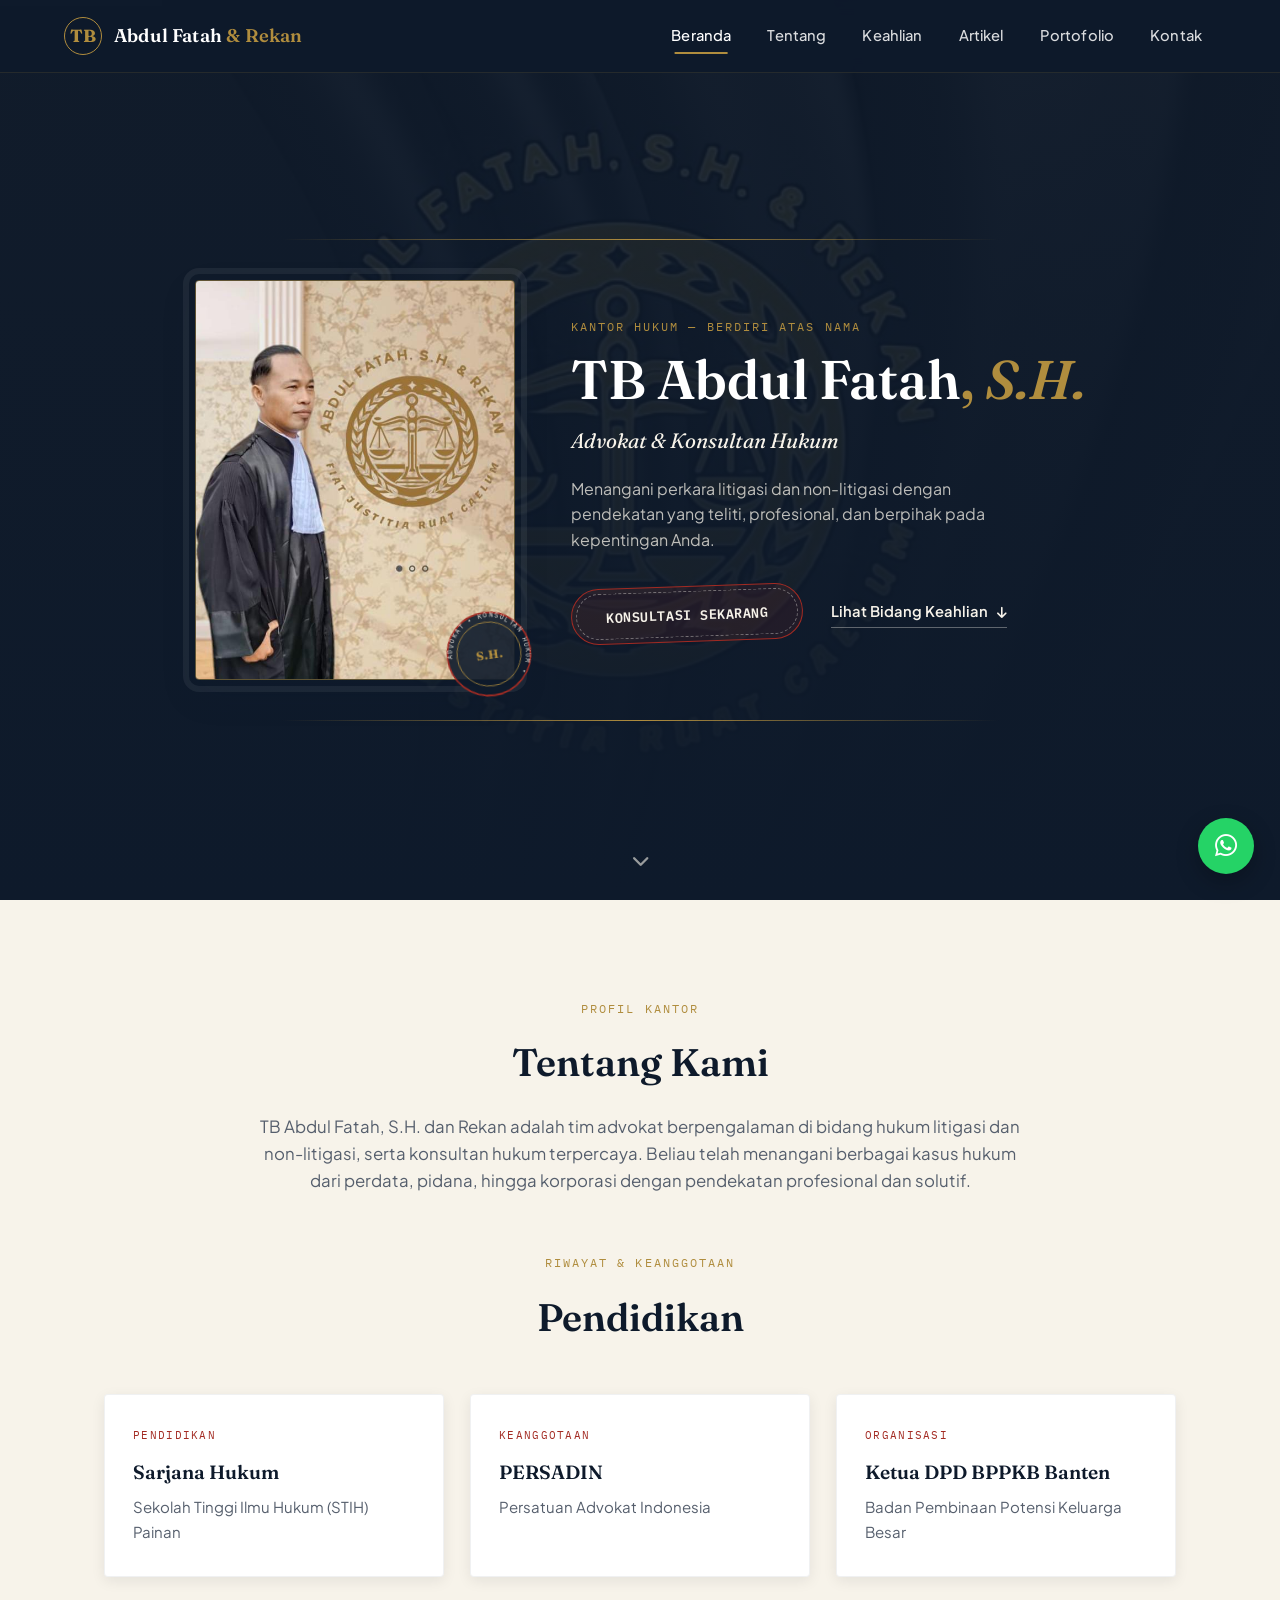
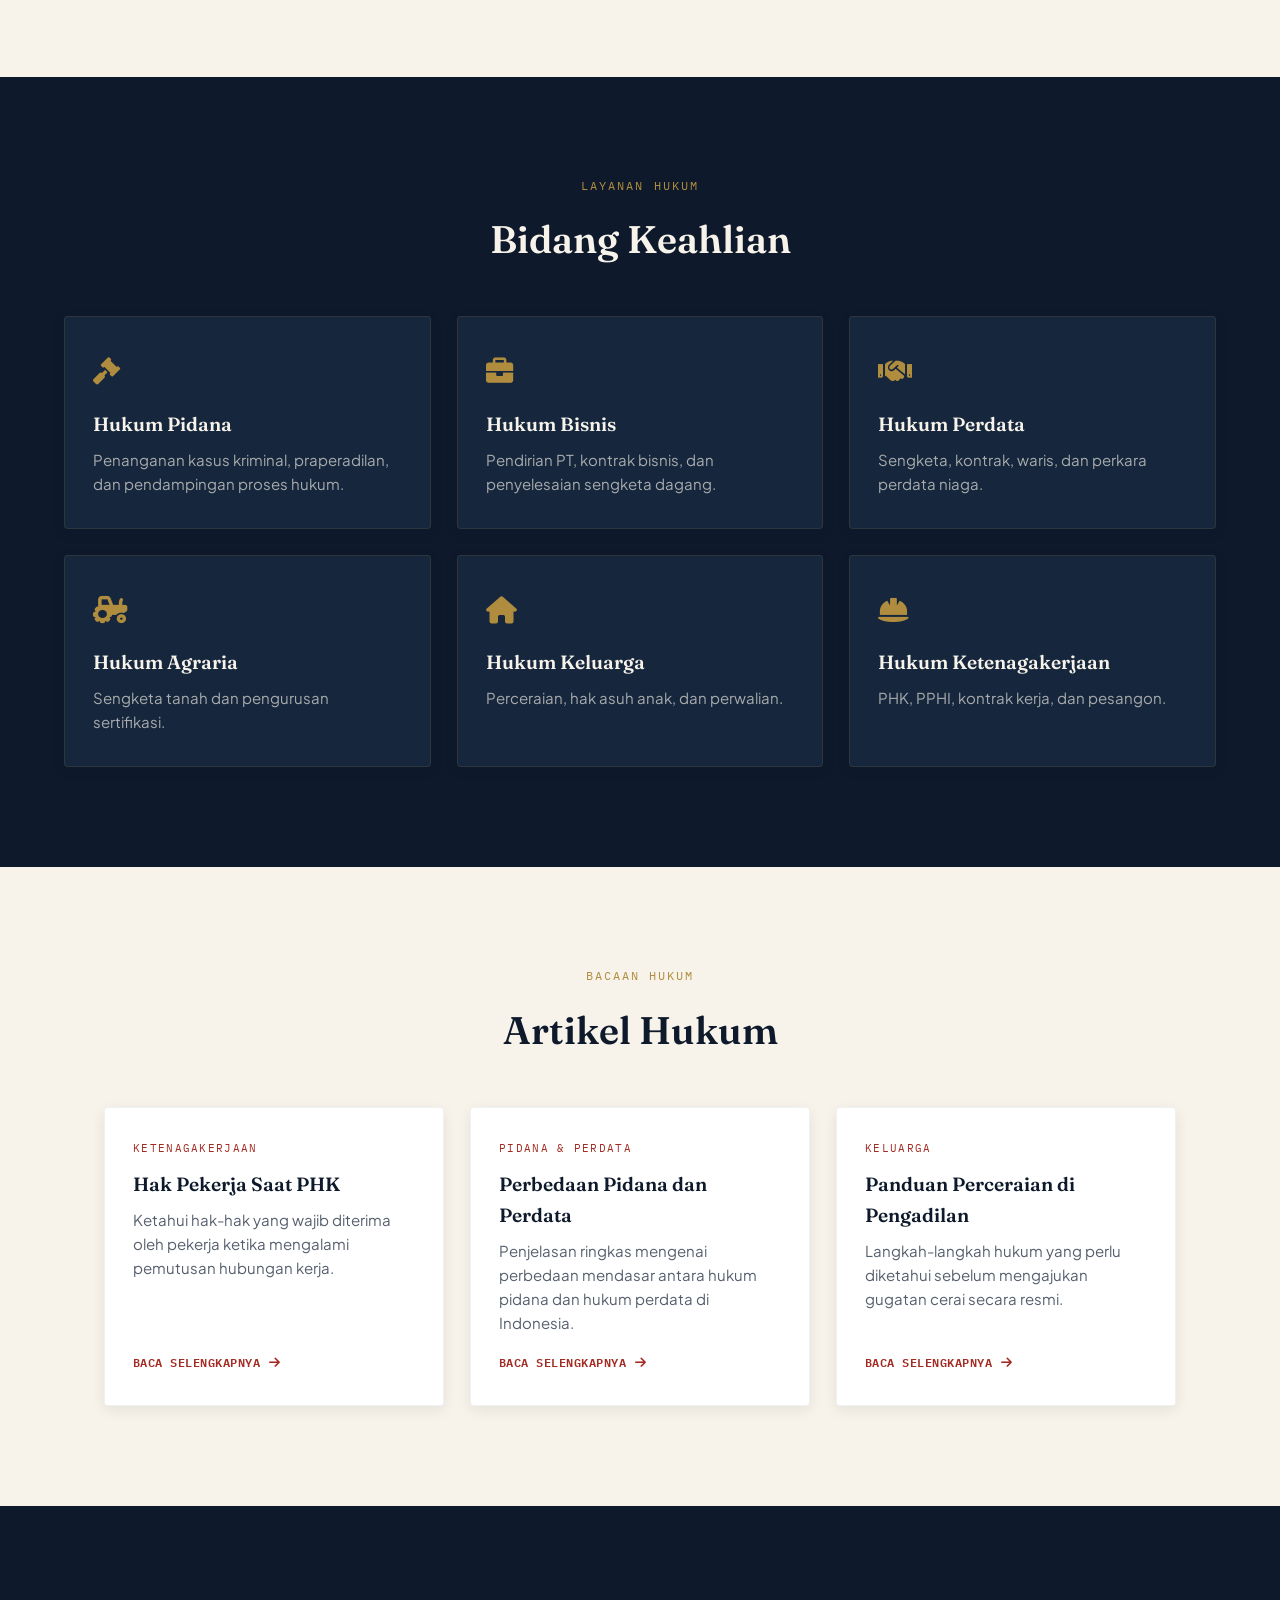
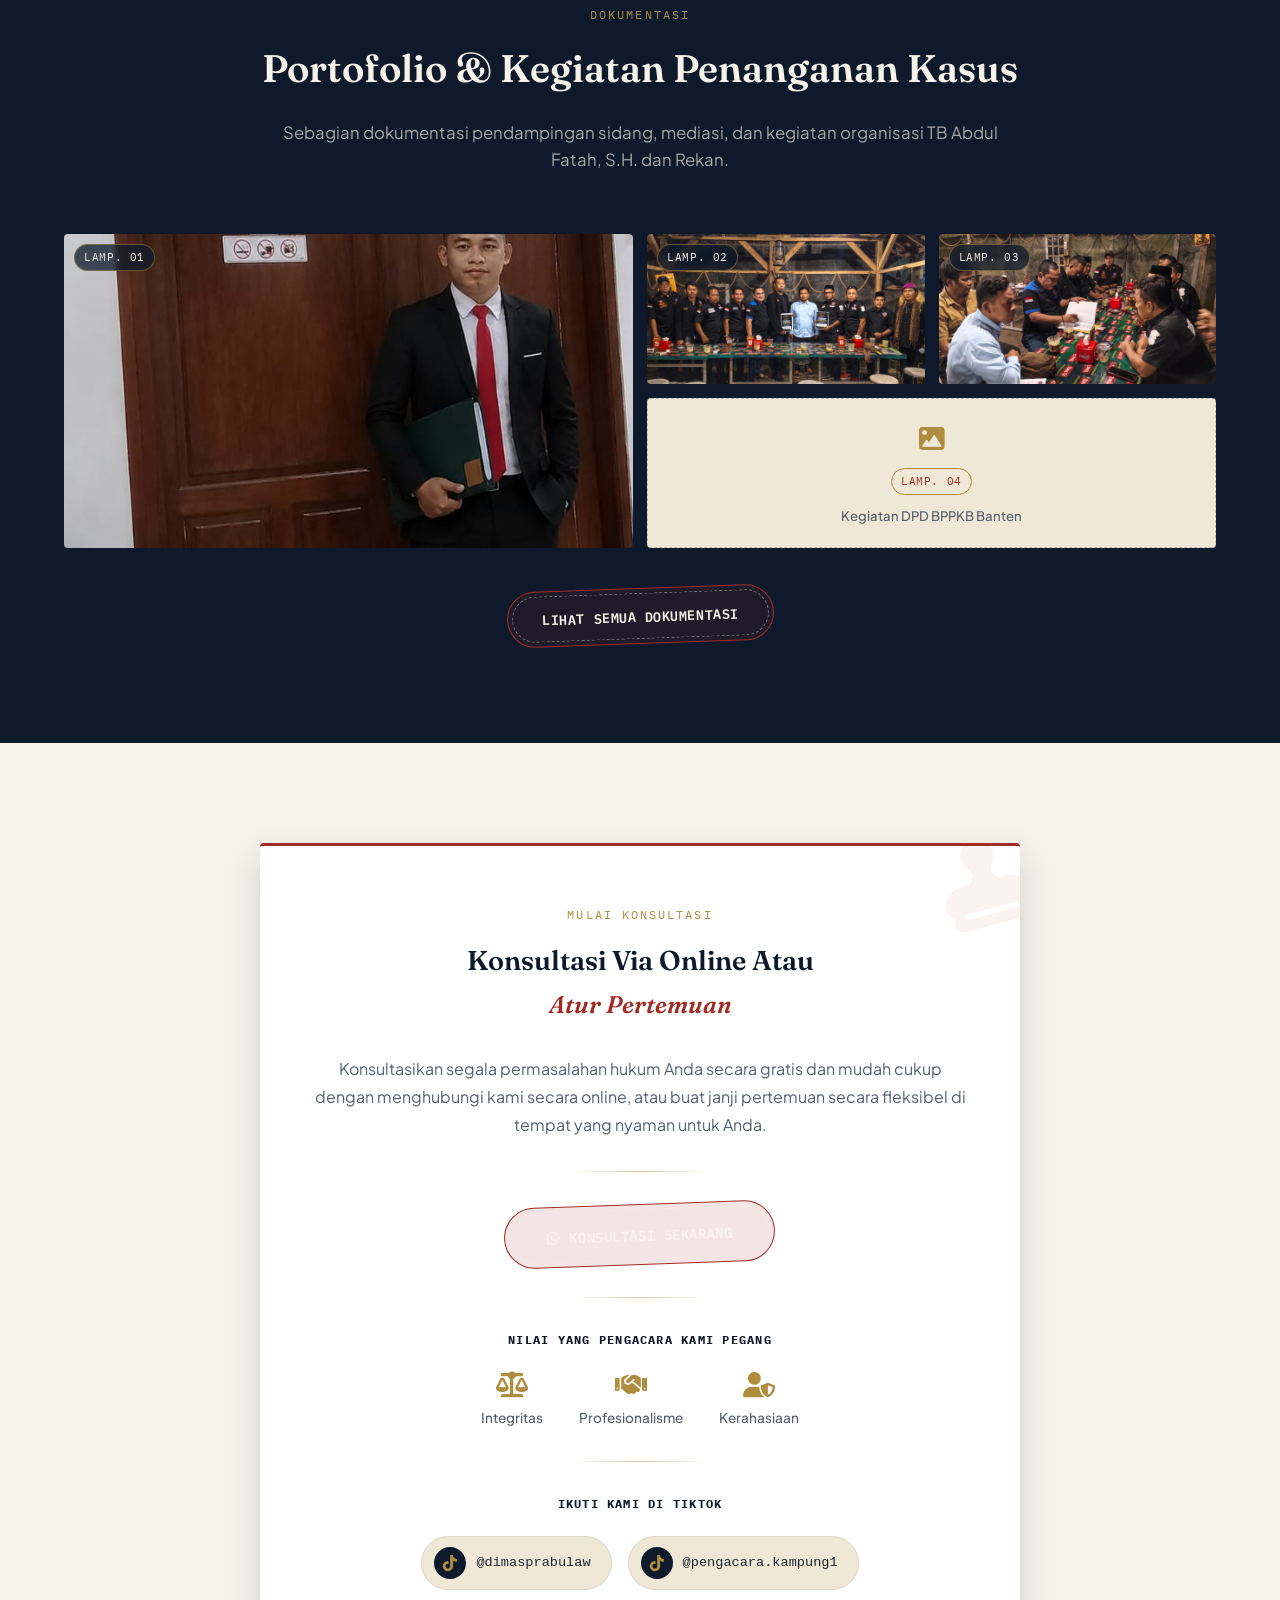
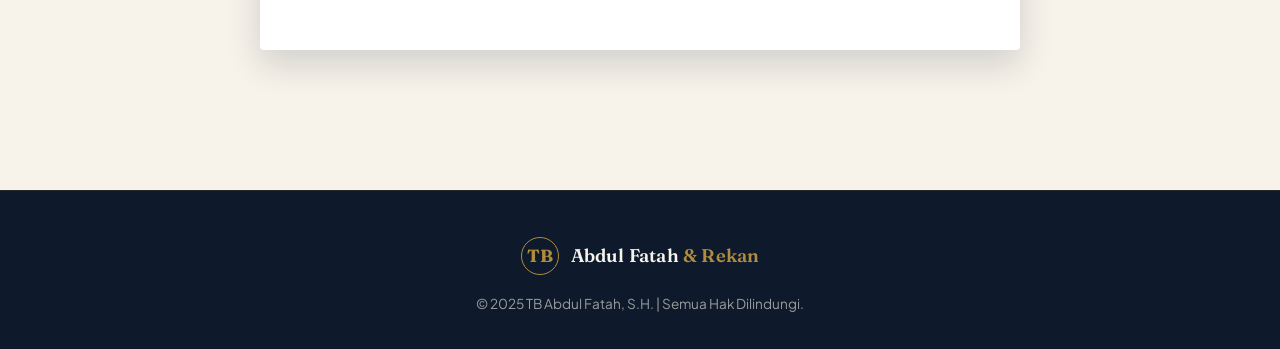
==== commit 589e0fcd: "pergantian foto profil dan link sosmed" ====
--- a/index.html
+++ b/index.html
@@ -268,7 +268,7 @@
           <div class="gallery-item">
             <span class="exhibit-tag">Lamp. 01</span>
             <img
-              src="img/portofolio/sidang-01.jpg"
+              src="img/portofolio/kegiatan0.jpeg"
               alt="Pendampingan sidang di Pengadilan Negeri"
               loading="lazy"
               onerror="this.parentElement.classList.add('img-missing')"
@@ -280,7 +280,7 @@
           <div class="gallery-item">
             <span class="exhibit-tag">Lamp. 02</span>
             <img
-              src="img/portofolio/mediasi-01.jpg"
+              src="img/portofolio/kegiatan1.jpeg"
               alt="Sesi mediasi klien"
               loading="lazy"
               onerror="this.parentElement.classList.add('img-missing')"
@@ -290,7 +290,7 @@
           <div class="gallery-item">
             <span class="exhibit-tag">Lamp. 03</span>
             <img
-              src="img/portofolio/konsultasi-01.jpg"
+              src="img/portofolio/kegiatan2.jpeg"
               alt="Konsultasi hukum bersama klien"
               loading="lazy"
               onerror="this.parentElement.classList.add('img-missing')"
@@ -353,6 +353,30 @@
                 </div>
               </div>
             </div>
+            <div class="cta-divider"></div>
+            <div class="social-follow">
+              <h4>Ikuti Kami di TikTok</h4>
+              <div class="social-items">
+                <a
+                  href="https://www.tiktok.com/@dimasprabulaw"
+                  target="_blank"
+                  rel="noopener noreferrer"
+                  class="social-item"
+                >
+                  <span class="social-icon"><i class="fab fa-tiktok"></i></span>
+                  <span class="social-handle">@dimasprabulaw</span>
+                </a>
+                <a
+                  href="https://www.tiktok.com/@pengacara.kampung1"
+                  target="_blank"
+                  rel="noopener noreferrer"
+                  class="social-item"
+                >
+                  <span class="social-icon"><i class="fab fa-tiktok"></i></span>
+                  <span class="social-handle">@pengacara.kampung1</span>
+                </a>
+              </div>
+            </div>
           </div>
         </div>
       </section>
--- a/css/style.css
+++ b/css/style.css
@@ -718,6 +718,71 @@
   color: var(--ink-soft);
   font-size: 0.85rem;
   font-weight: 500;
+}
+
+/* Social follow — TikTok */
+.social-follow h4 {
+  font-family: var(--font-mono);
+  font-size: 0.78rem;
+  letter-spacing: 0.1em;
+  text-transform: uppercase;
+  color: var(--navy-900);
+  margin-bottom: 22px;
+}
+
+.social-items {
+  display: flex;
+  justify-content: center;
+  gap: 16px;
+  flex-wrap: wrap;
+}
+
+.social-item {
+  display: inline-flex;
+  align-items: center;
+  gap: 10px;
+  text-decoration: none;
+  background: var(--paper-dim);
+  border: 1px solid rgba(14, 26, 43, 0.08);
+  padding: 10px 20px 10px 12px;
+  border-radius: 999px;
+  transition: all 0.3s ease;
+}
+
+.social-item:hover {
+  background: var(--navy-900);
+  border-color: var(--navy-900);
+  transform: translateY(-2px);
+  box-shadow: var(--shadow-sm);
+}
+
+.social-icon {
+  width: 32px;
+  height: 32px;
+  border-radius: 50%;
+  background: var(--navy-900);
+  color: var(--gold);
+  display: flex;
+  align-items: center;
+  justify-content: center;
+  font-size: 1rem;
+  flex-shrink: 0;
+  transition: background 0.3s ease;
+}
+.social-item:hover .social-icon {
+  background: var(--stamp-red);
+  color: var(--paper);
+}
+
+.social-handle {
+  font-family: var(--font-mono);
+  font-size: 0.85rem;
+  font-weight: 500;
+  color: var(--ink);
+  transition: color 0.3s ease;
+}
+.social-item:hover .social-handle {
+  color: var(--paper);
 }
 
 /* ==========================================================================
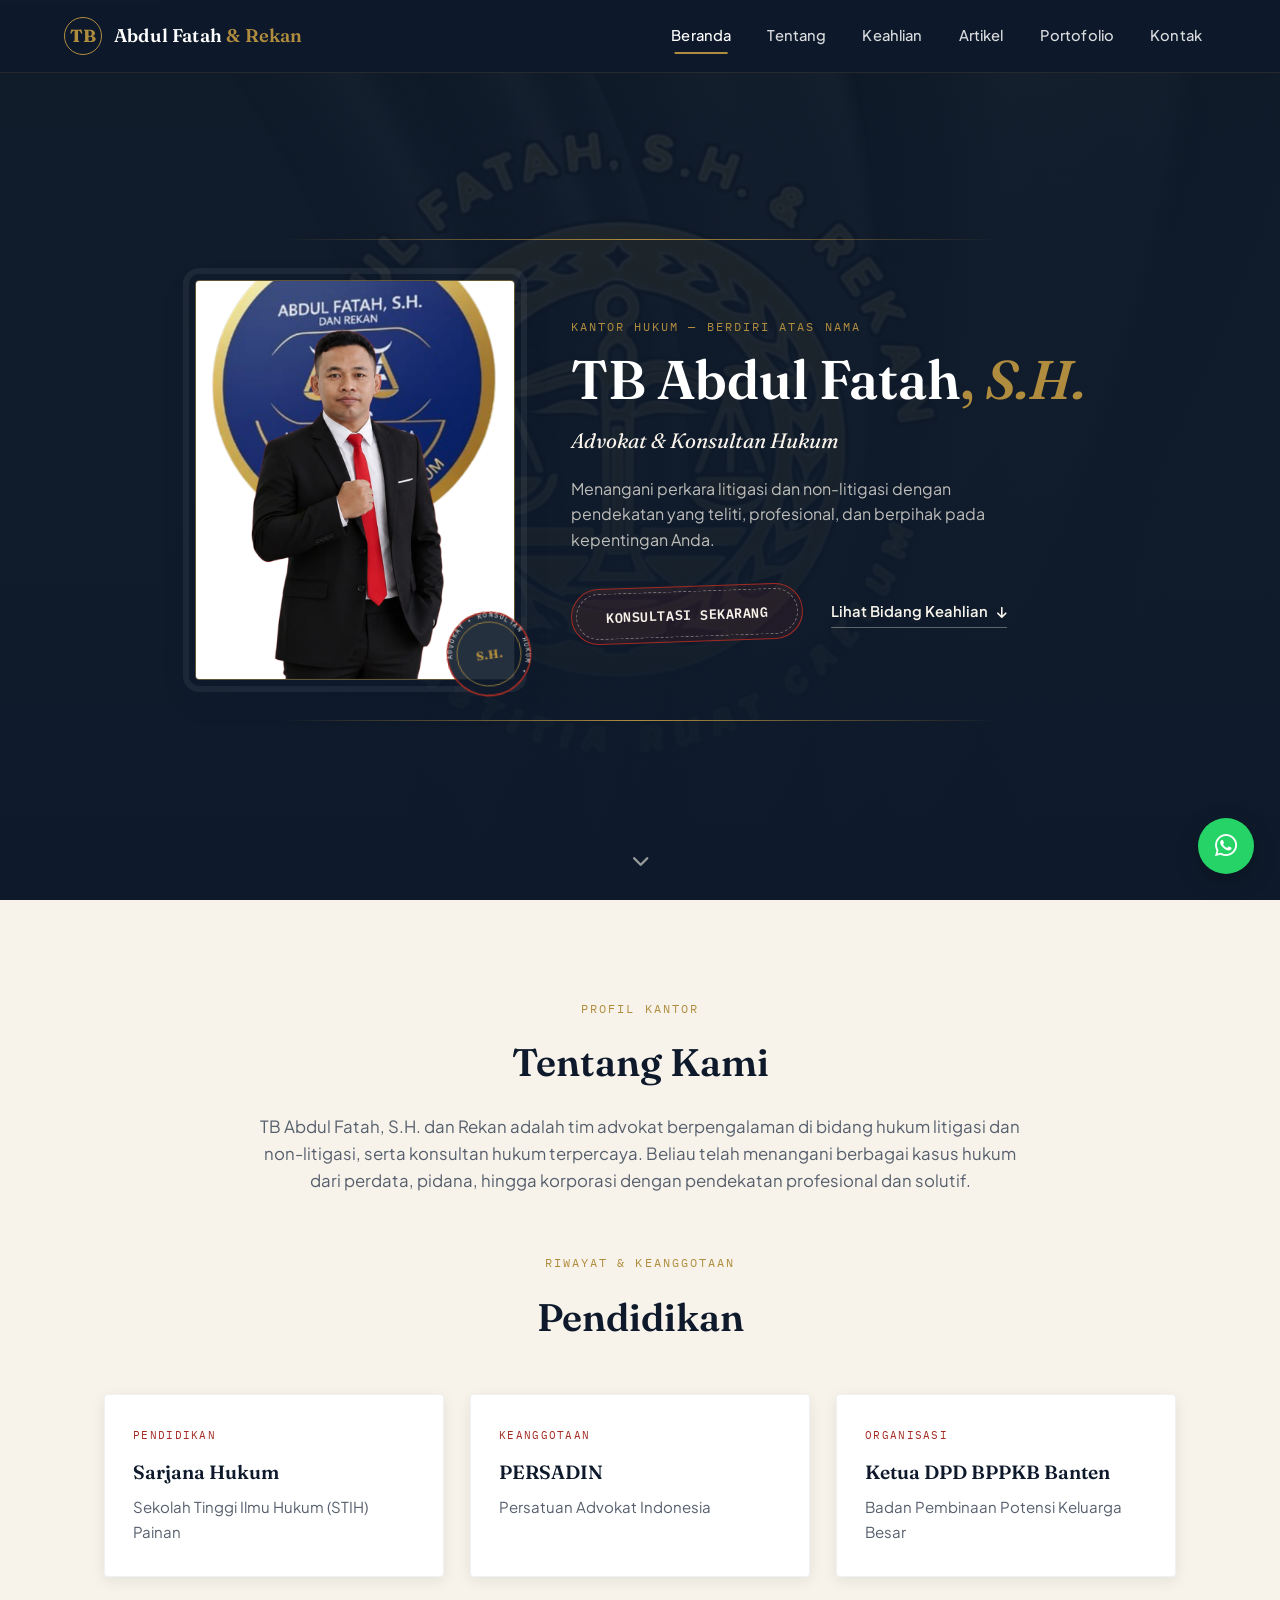
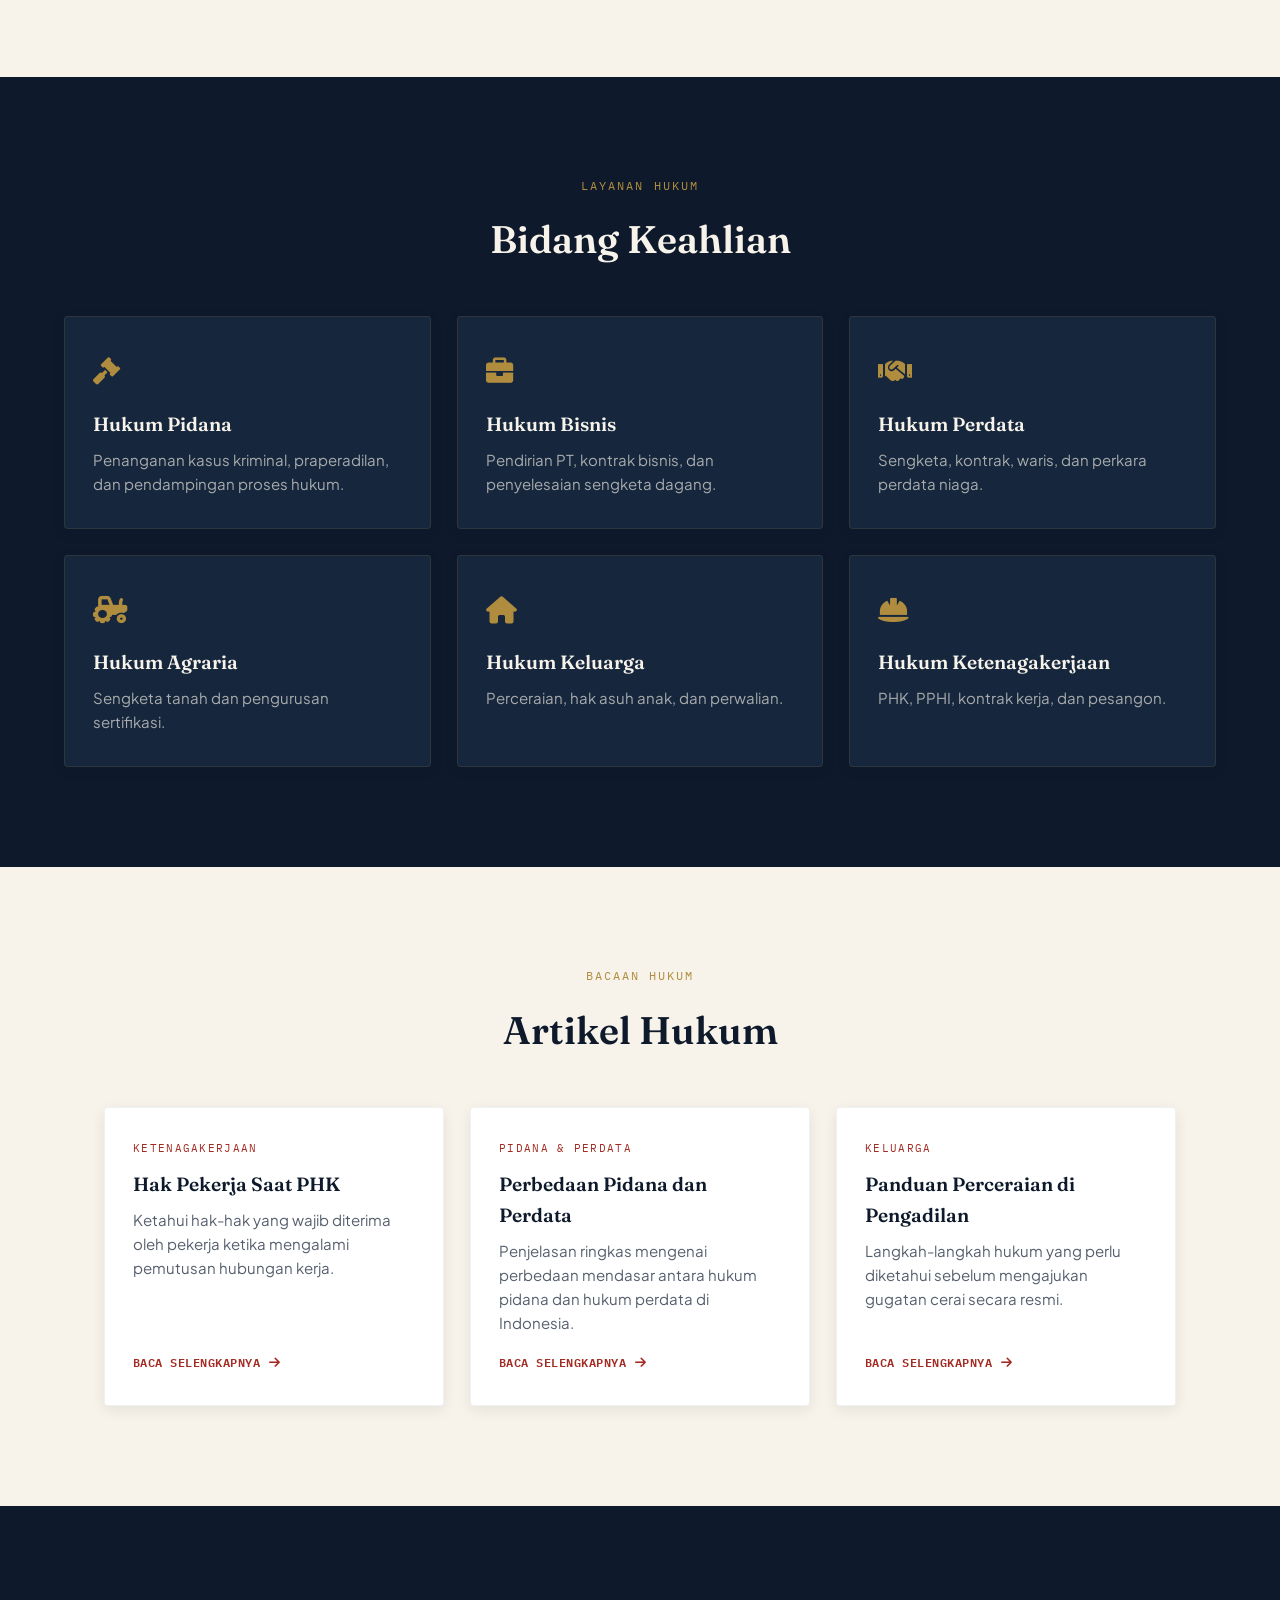
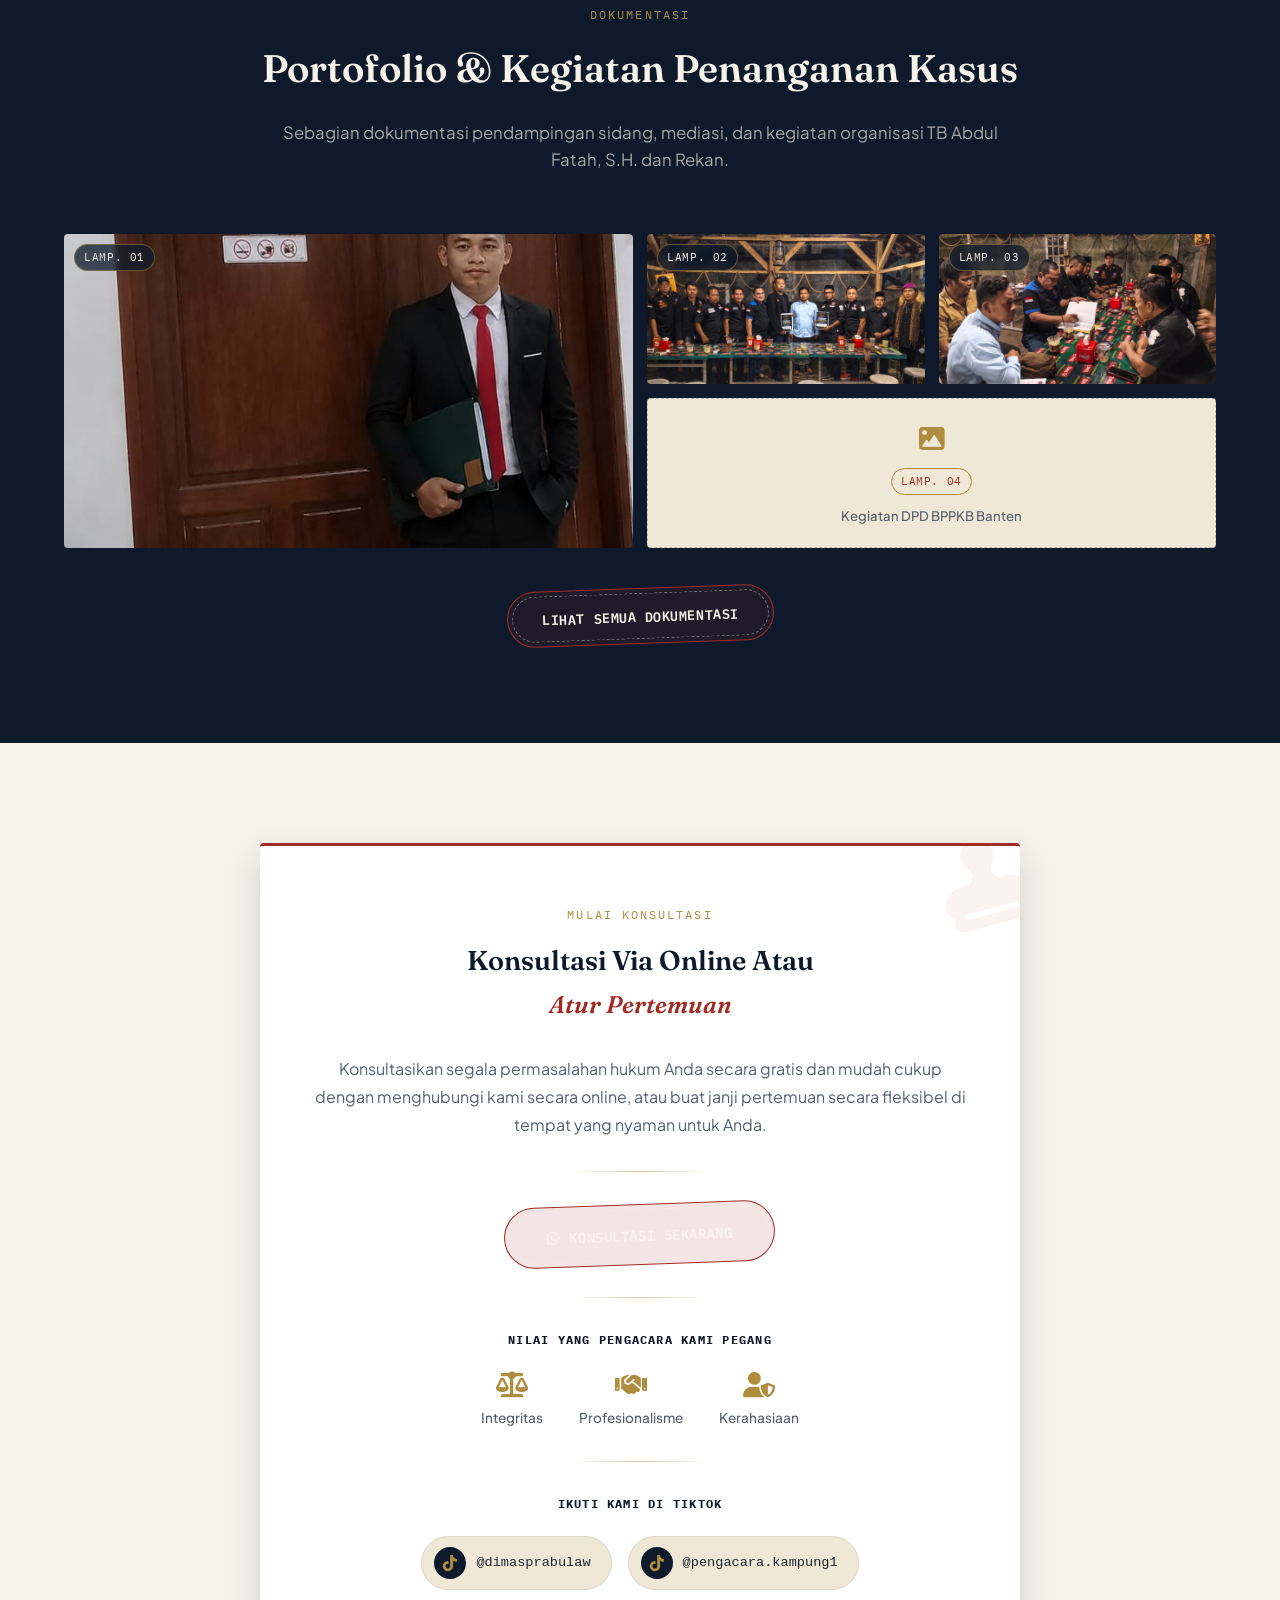
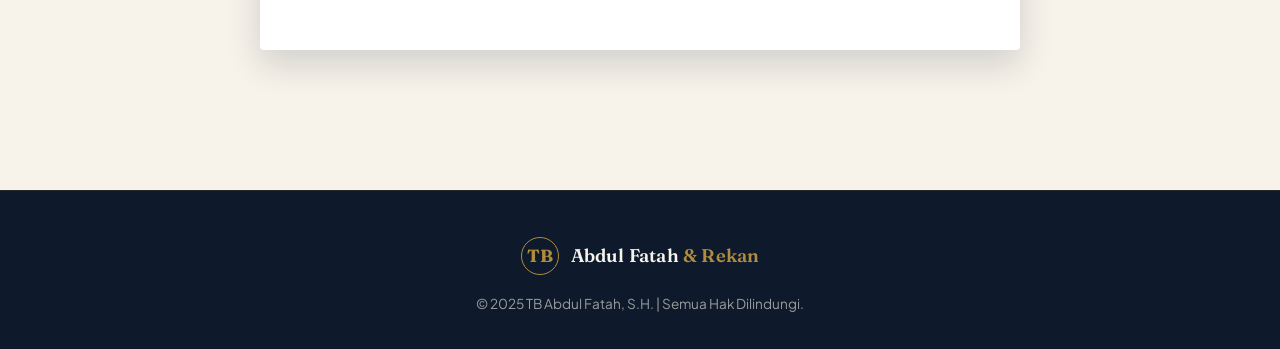
==== commit e713c850: "ganti foto" ====
--- a/index.html
+++ b/index.html
@@ -61,7 +61,7 @@
       <div class="letterhead-rule top" data-aos="rule-draw"></div>
       <div class="hero-flex">
         <div class="profile-pic" data-aos="zoom-in">
-          <img src="img/profil abdul.jpg" alt="Foto TB Abdul Fatah, S.H." />
+          <img src="img/abdul fix.png" alt="Foto TB Abdul Fatah, S.H." />
           <div class="seal-badge" aria-hidden="true">
             <svg viewBox="0 0 120 120">
               <defs>
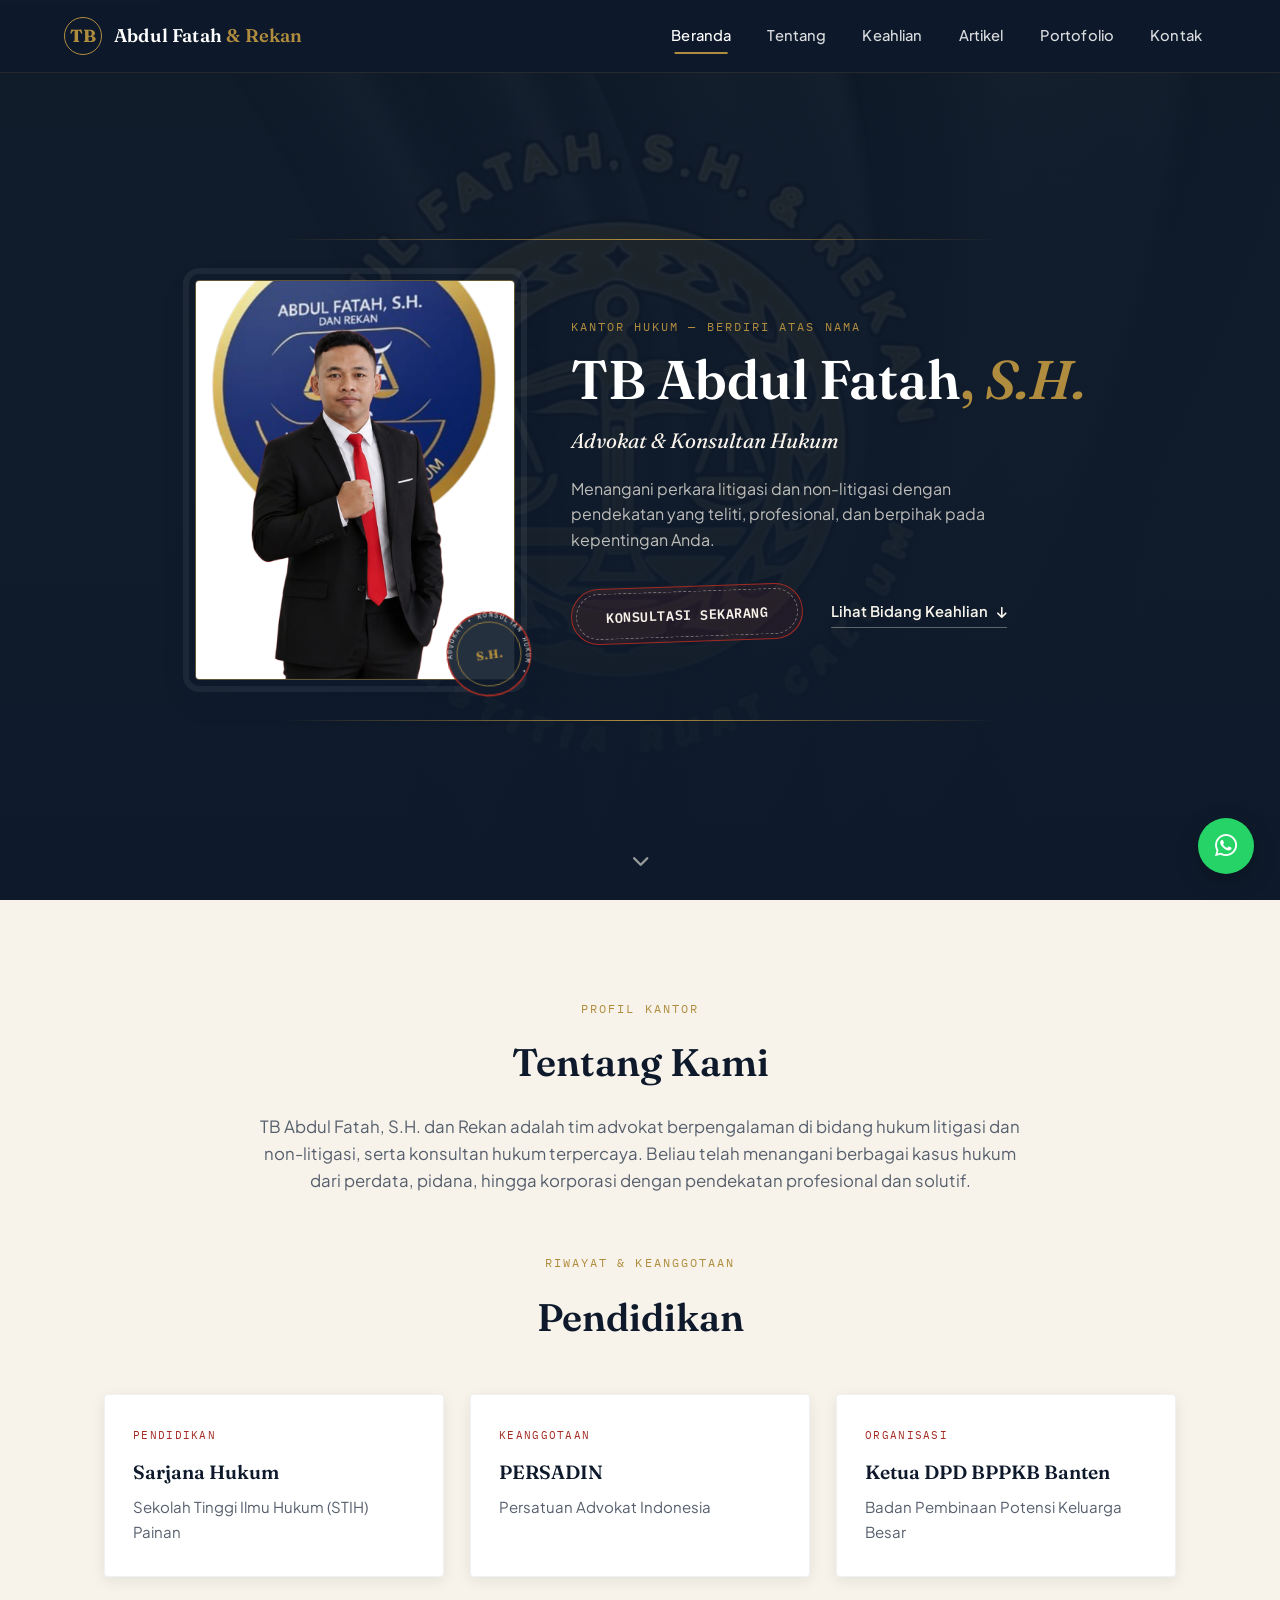
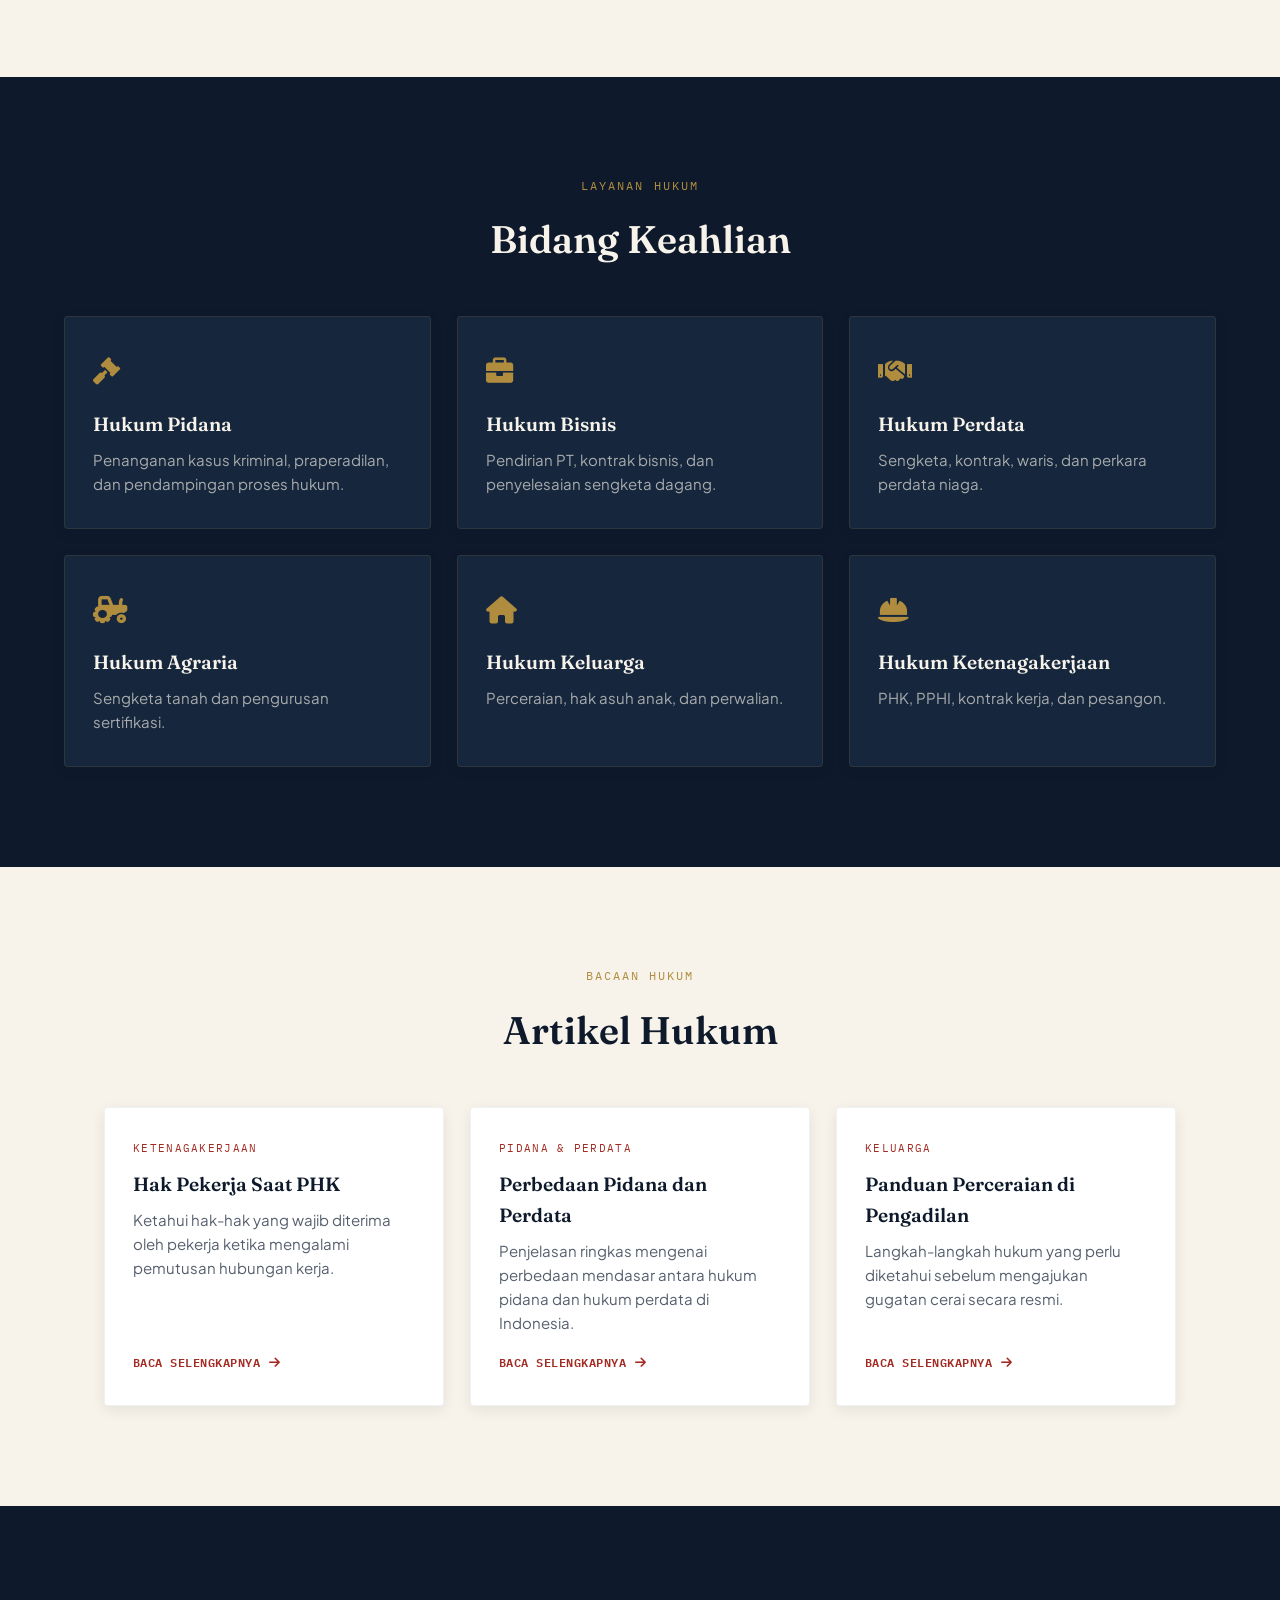
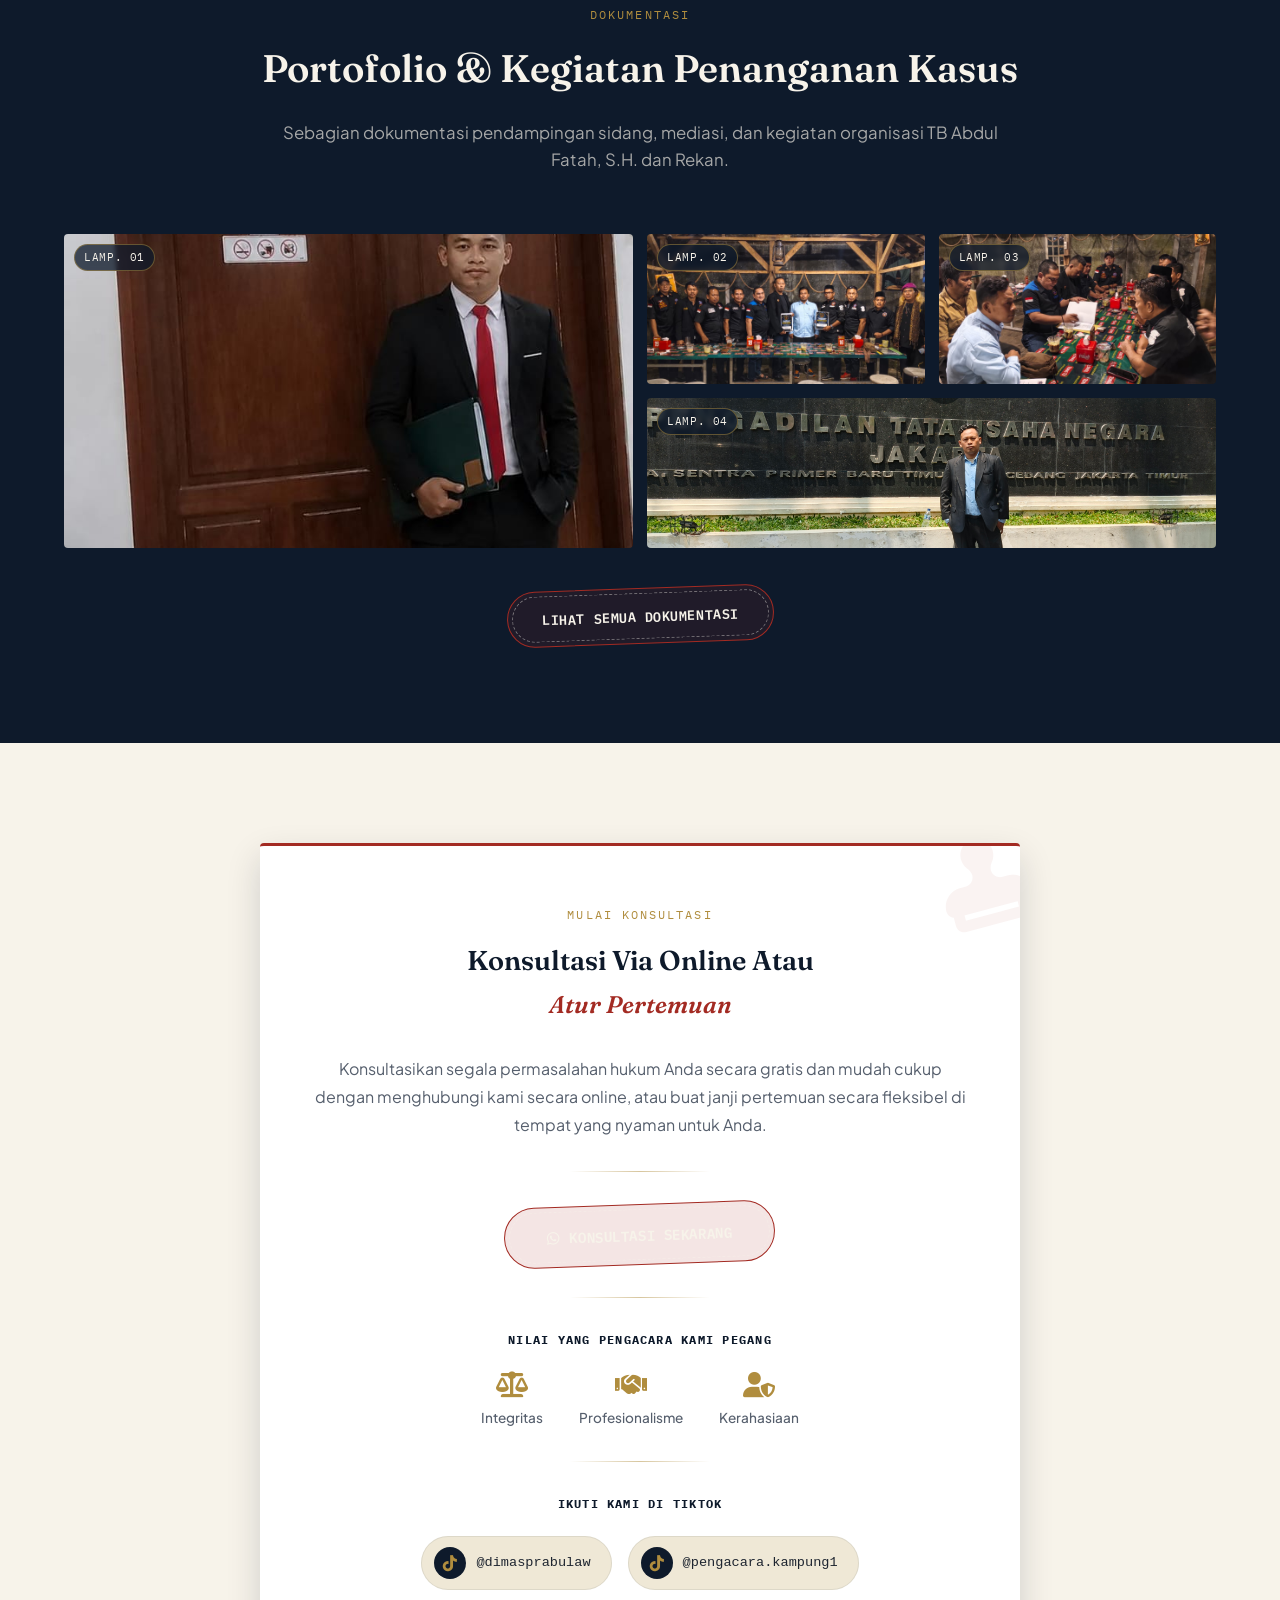
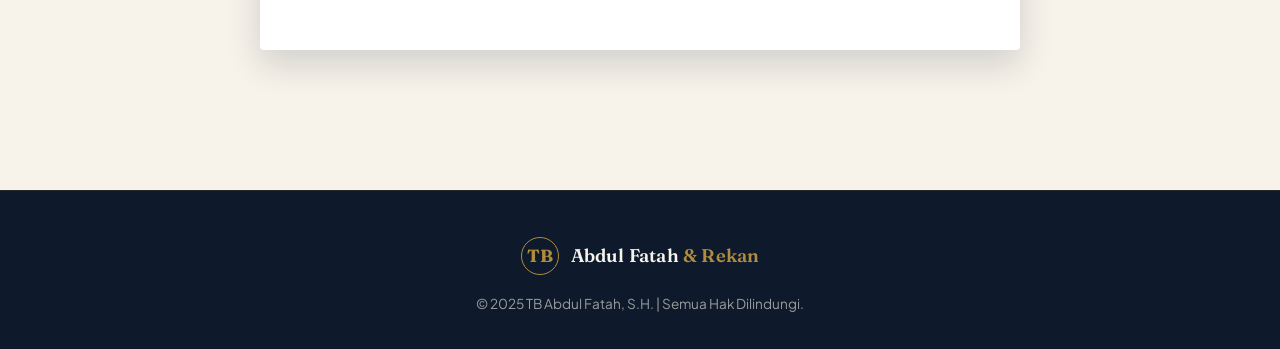
==== commit cc1ebe87: "update foto ndex" ====
--- a/index.html
+++ b/index.html
@@ -300,7 +300,7 @@
           <div class="gallery-item">
             <span class="exhibit-tag">Lamp. 04</span>
             <img
-              src="img/portofolio/organisasi-01.jpg"
+              src="img/portofolio/kegiatan6.jpeg"
               alt="Kegiatan organisasi BPPKB Banten"
               loading="lazy"
               onerror="this.parentElement.classList.add('img-missing')"
